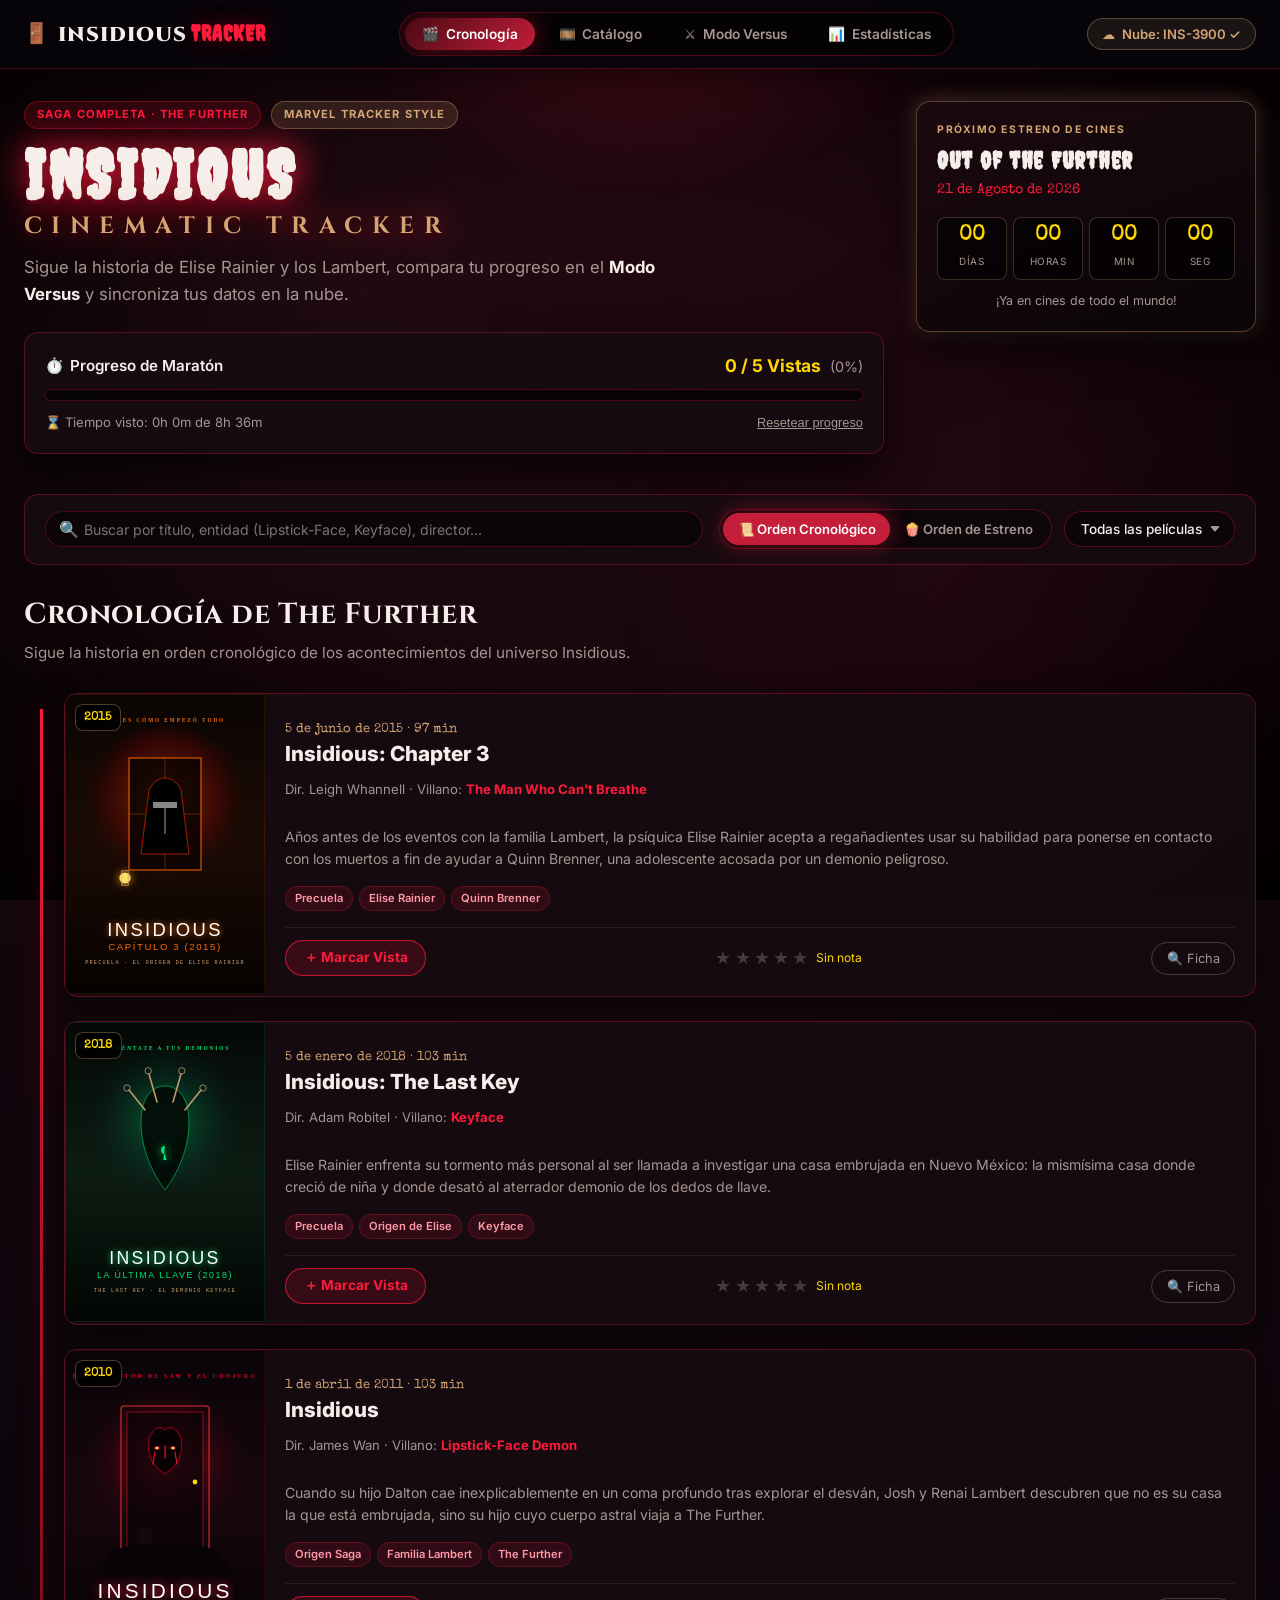
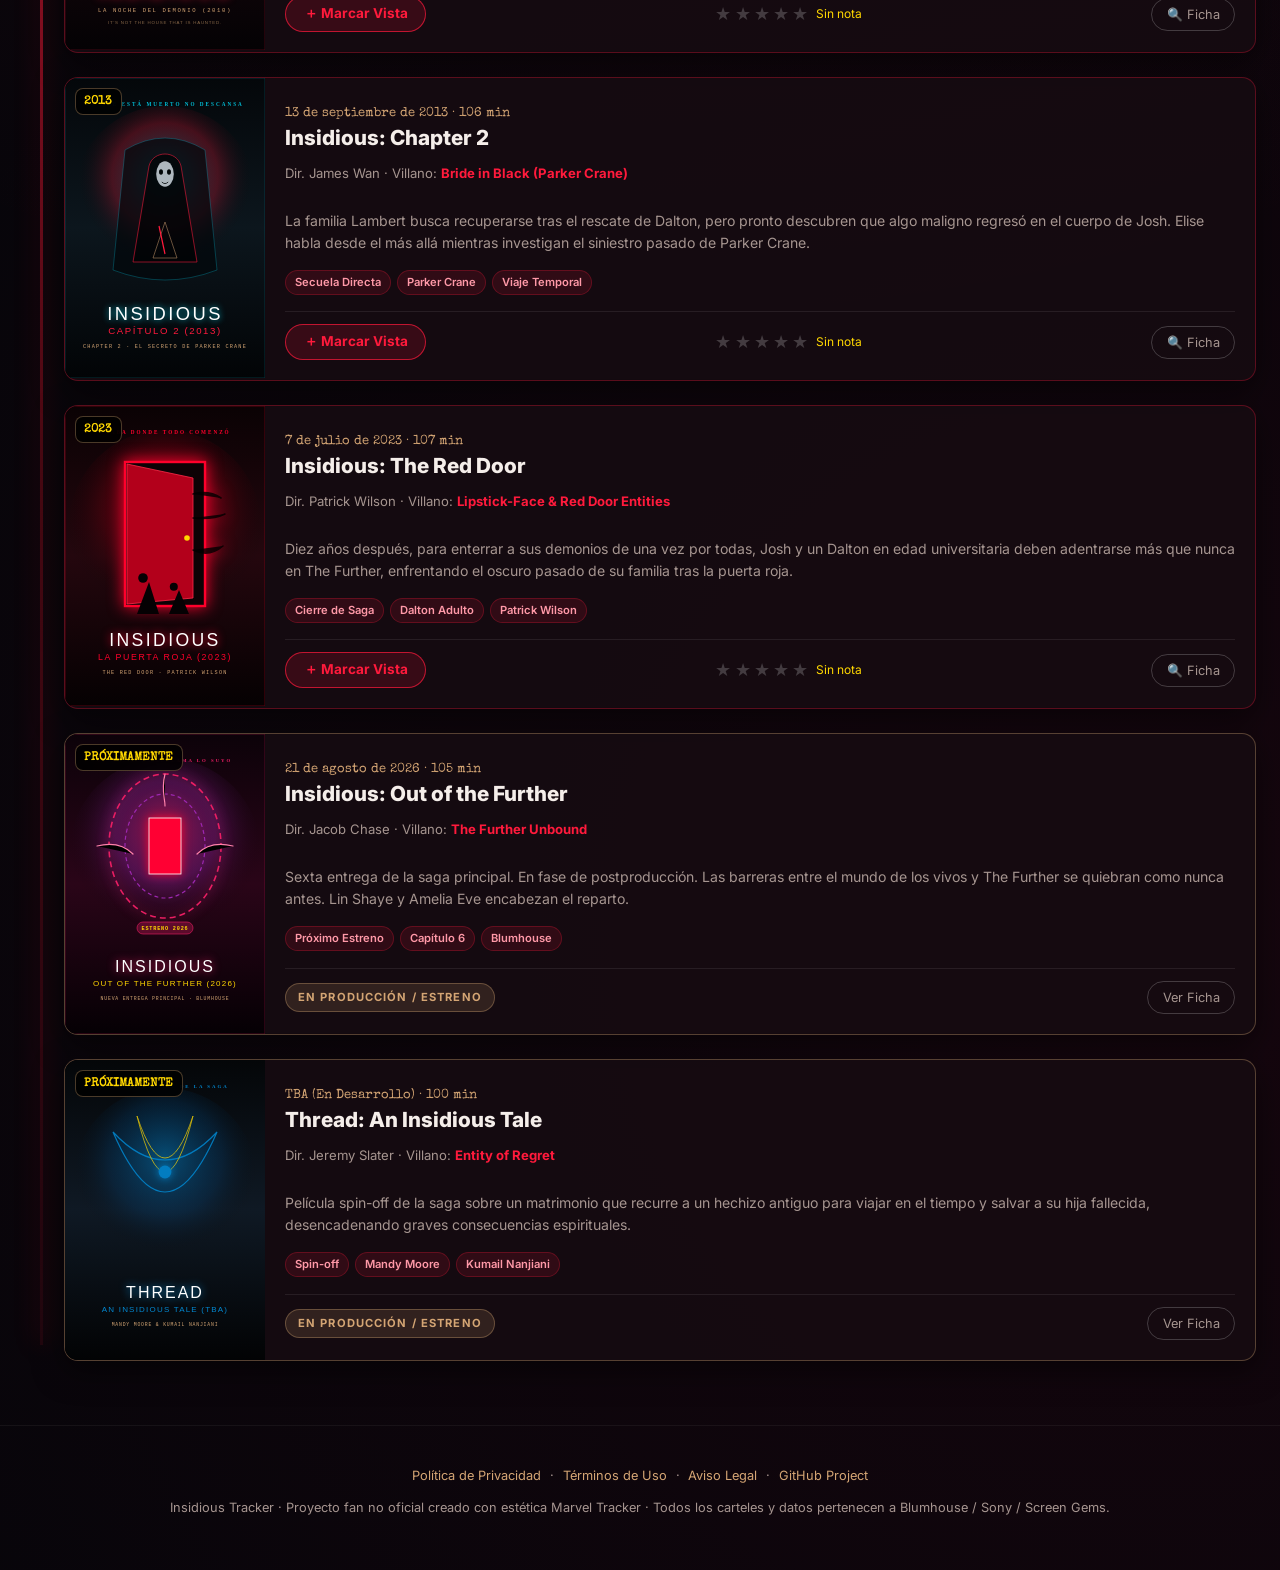
==== index.html @ 3aaf29d1 "feat: modernizar insidious-tracker estilo Marvel, añadir posters, modo versus, guardado en nube, sub" ====
<!DOCTYPE html>
<html lang="es">
<head>
  <meta charset="UTF-8" />
  <meta name="viewport" content="width=device-width, initial-scale=1.0" />
  <title>Insidious Tracker — Cronología Marvel Style, Modo Versus & Nube</title>
  <meta name="description" content="Tracker estilo Marvel para la saga Insidious (La Noche del Demonio). Cronología interactiva, posters HD, modo Versus cara a cara y guardado de progreso en la nube." />
  <meta name="theme-color" content="#07050a" />

  <!-- Fonts -->
  <link rel="preconnect" href="https://fonts.googleapis.com" />
  <link rel="preconnect" href="https://fonts.gstatic.com" crossorigin />
  <link href="https://fonts.googleapis.com/css2?family=Cinzel:wght@600;700;900&family=Creepster&family=Inter:wght@300;400;500;600;700;800&family=Special+Elite&display=swap" rel="stylesheet" />
  
  <!-- Main Styles -->
  <link rel="stylesheet" href="styles.css" />
</head>
<body>
  <!-- Ambient horror background effects -->
  <div class="fog" aria-hidden="true"></div>
  <div class="vignette" aria-hidden="true"></div>
  <div class="red-portal-glow" aria-hidden="true"></div>

  <!-- Top Navigation Bar -->
  <nav class="navbar" id="navbar">
    <div class="nav-container">
      <a href="#" class="nav-logo">
        <span class="logo-icon">🚪</span>
        <span class="logo-text">INSIDIOUS<span class="logo-highlight">TRACKER</span></span>
      </a>

      <div class="nav-tabs" role="tablist">
        <button class="nav-tab active" data-tab="timeline" role="tab" aria-selected="true">
          <span class="tab-icon">🎬</span> Cronología
        </button>
        <button class="nav-tab" data-tab="grid" role="tab" aria-selected="false">
          <span class="tab-icon">🎞️</span> Catálogo
        </button>
        <button class="nav-tab" data-tab="versus" role="tab" aria-selected="false">
          <span class="tab-icon">⚔️</span> Modo Versus
        </button>
        <button class="nav-tab" data-tab="stats" role="tab" aria-selected="false">
          <span class="tab-icon">📊</span> Estadísticas
        </button>
      </div>

      <div class="nav-actions">
        <button type="button" class="cloud-status-btn" id="openCloudBtn" title="Guardado en la Nube">
          <span class="cloud-icon">☁️</span>
          <span class="cloud-text" id="cloudStatusText">Nube: Conectada</span>
        </button>
      </div>
    </div>
  </nav>

  <!-- Main Container -->
  <div class="app-container">
    
    <!-- Hero Header & Global Marathon Tracker -->
    <header class="hero-section">
      <div class="hero-content">
        <div class="hero-badge-row">
          <span class="badge red-glow">SAGA COMPLETA · THE FURTHER</span>
          <span class="badge gold-glow">MARVEL TRACKER STYLE</span>
        </div>
        <h1 class="hero-title">INSIDIOUS <span>CINEMATIC TRACKER</span></h1>
        <p class="hero-subtitle">
          Sigue la historia de Elise Rainier y los Lambert, compara tu progreso en el <strong>Modo Versus</strong> y sincroniza tus datos en la nube.
        </p>

        <!-- Global Marathon Progress Bar -->
        <div class="marathon-progress-card">
          <div class="progress-info">
            <div class="progress-label">
              <span class="progress-icon">⏱️</span>
              <span>Progreso de Maratón</span>
            </div>
            <div class="progress-stats">
              <strong id="progressWatchedCount">0 / 5 Vistas</strong>
              <span class="progress-pct" id="progressPctText">(0%)</span>
            </div>
          </div>
          
          <div class="progress-track" role="progressbar" aria-valuemin="0" aria-valuemax="100" aria-valuenow="0" id="progressBar">
            <div class="progress-fill" id="progressFill"></div>
          </div>

          <div class="marathon-meta-row">
            <span id="marathonTimeText">⌛ Tiempo visto: 0 min de 516 min</span>
            <button type="button" class="btn-text-ghost" id="quickResetBtn">Resetear progreso</button>
          </div>
        </div>
      </div>

      <!-- Sticky Premiere Countdown Card -->
      <aside class="countdown-widget" id="countdownWidget">
        <div class="countdown-head">
          <span class="countdown-badge">PRÓXIMO ESTRENO DE CINES</span>
          <h2 class="countdown-movie-title">Out of the Further</h2>
          <p class="countdown-date-str">21 de Agosto de 2026</p>
        </div>

        <div class="countdown-digits-grid">
          <div class="digit-box">
            <span class="digit-val" id="cdDays">--</span>
            <span class="digit-lbl">Días</span>
          </div>
          <div class="digit-box">
            <span class="digit-val" id="cdHours">--</span>
            <span class="digit-lbl">Horas</span>
          </div>
          <div class="digit-box">
            <span class="digit-val" id="cdMins">--</span>
            <span class="digit-lbl">Min</span>
          </div>
          <div class="digit-box">
            <span class="digit-val" id="cdSecs">--</span>
            <span class="digit-lbl">Seg</span>
          </div>
        </div>

        <p class="countdown-status-msg" id="cdStatus">Calculando el regreso del demonio...</p>
      </aside>
    </header>

    <!-- SECTION 1: TIMELINE & CATALOG GRID -->
    <section class="tab-content active" id="sec-timeline">
      
      <!-- Toolbar Filters & Order toggle -->
      <div class="toolbar">
        <div class="search-box">
          <span class="search-icon">🔍</span>
          <input type="text" id="searchInput" placeholder="Buscar por título, entidad (Lipstick-Face, Keyface), director..." />
          <button type="button" id="clearSearchBtn" class="clear-search-btn" title="Limpiar búsqueda" style="display:none;">✕</button>
        </div>

        <div class="filter-controls">
          <div class="btn-group" role="group" aria-label="Orden de visualización">
            <button type="button" class="toggle-btn active" id="btnOrderChrono" data-order="chrono">
              📜 Orden Cronológico
            </button>
            <button type="button" class="toggle-btn" id="btnOrderRelease" data-order="release">
              🍿 Orden de Estreno
            </button>
          </div>

          <div class="filter-dropdown-wrap">
            <select id="filterStatus" class="custom-select">
              <option value="all">Todas las películas</option>
              <option value="watched">✓ Vistas</option>
              <option value="unwatched">⏳ Pendientes</option>
              <option value="released">Ya estrenadas</option>
              <option value="upcoming">Próximos estrenos</option>
            </select>
          </div>
        </div>
      </div>

      <!-- Timeline & Catalog Header Info -->
      <div class="section-title-wrap">
        <h2 id="timelineSectionTitle" class="section-title">Cronología de The Further</h2>
        <p id="timelineSectionSub" class="section-sub">Explora los eventos en orden de la historia, desde los orígenes de Elise Rainier hasta el presente.</p>
      </div>

      <!-- Main Movies Layout (Supports Timeline connectors or Grid view) -->
      <div class="movies-container view-timeline" id="moviesContainer">
        <!-- Dynamically rendered via JS -->
      </div>
    </section>

    <!-- SECTION 2: MODO VERSUS (USER VS USER & MOVIE VS MOVIE WITH CLOUD SAVE) -->
    <section class="tab-content" id="sec-versus">
      <div class="section-title-wrap text-center">
        <h2 class="section-title">⚔️ MODO VERSUS (CARA A CARA)</h2>
        <p class="section-sub">Compara tu maratón de terror contra un amigo guardando tus datos en la Nube o enfrenta dos películas cara a cara.</p>
      </div>

      <!-- Sub-tabs for Versus mode -->
      <div class="versus-subtabs">
        <button class="subtab-btn active" id="subtabUserVsUser">👥 Tú vs Amigo (Progreso en Nube)</button>
        <button class="subtab-btn" id="subtabMovieVsMovie">🎬 Película A vs Película B</button>
      </div>

      <!-- SUB-TAB A: USER VS USER CLOUD BATTLE -->
      <div class="versus-panel active" id="panelUserVsUser">
        <div class="versus-cloud-header">
          <div class="user-profile-box">
            <span class="user-avatar">👤</span>
            <div class="user-meta">
              <label for="usernameInput" class="input-lbl">Tu Nombre de Cazador:</label>
              <input type="text" id="usernameInput" value="Usuario Further" maxlength="20" />
            </div>
            <div class="user-cloud-id-box">
              <span class="lbl">Tu ID de Nube:</span>
              <strong id="myCloudIdDisplay">INS-WAITING</strong>
              <button type="button" class="btn-small-gold" id="copyMyCloudIdBtn">📋 Copiar ID</button>
            </div>
          </div>

          <div class="versus-vs-badge">VS</div>

          <div class="friend-profile-box">
            <span class="user-avatar friend-avatar">👹</span>
            <div class="user-meta">
              <label for="friendIdInput" class="input-lbl">ID de Nube del Amigo:</label>
              <div class="input-with-btn">
                <input type="text" id="friendIdInput" placeholder="Ej: INS-7842" />
                <button type="button" class="btn-red-action" id="loadFriendBtn">⚡ Cargar Amigo</button>
              </div>
            </div>
            <div class="demo-friends-quick">
              <span>Probar IDs demo:</span>
              <button type="button" class="chip-btn" data-demo="DEMO-FAN">Demo Fan (100%)</button>
              <button type="button" class="chip-btn" data-demo="DEMO-NOOB">Demo Novato (40%)</button>
            </div>
          </div>
        </div>

        <!-- Comparative Dashboard Results -->
        <div class="versus-dashboard" id="versusDashboard">
          <!-- Dynamically generated comparison -->
        </div>
      </div>

      <!-- SUB-TAB B: MOVIE VS MOVIE FACE-OFF -->
      <div class="versus-panel" id="panelMovieVsMovie">
        <div class="movie-selector-row">
          <div class="select-movie-card">
            <label for="movieSelectA" class="select-label">Película A:</label>
            <select id="movieSelectA" class="custom-select"></select>
          </div>
          <div class="vs-divider">VS</div>
          <div class="select-movie-card">
            <label for="movieSelectB" class="select-label">Película B:</label>
            <select id="movieSelectB" class="custom-select"></select>
          </div>
        </div>

        <div class="movie-versus-comparison" id="movieVersusComparison">
          <!-- Dynamically populated face-off table/cards -->
        </div>
      </div>
    </section>

    <!-- SECTION 3: ESTADÍSTICAS & LOGROS -->
    <section class="tab-content" id="sec-stats">
      <div class="section-title-wrap text-center">
        <h2 class="section-title">📊 Estadísticas de Maratón & Logros</h2>
        <p class="section-sub">Analiza tus datos de visualización y desbloquea insignias de superación en The Further.</p>
      </div>

      <div class="stats-grid">
        <div class="stat-card">
          <div class="stat-icon">⏱️</div>
          <div class="stat-val" id="statTotalMinutes">0 min</div>
          <div class="stat-lbl">Tiempo acumulado de terror</div>
        </div>
        <div class="stat-card">
          <div class="stat-icon">👻</div>
          <div class="stat-val" id="statDemonsEncountered">0 / 5</div>
          <div class="stat-lbl">Demonios & Entidades vistas</div>
        </div>
        <div class="stat-card">
          <div class="stat-icon">⭐</div>
          <div class="stat-val" id="statAvgRating">-- / 10</div>
          <div class="stat-lbl">Tu nota media otorgada</div>
        </div>
        <div class="stat-card">
          <div class="stat-icon">🏆</div>
          <div class="stat-val" id="statBadgesUnlocked">0 / 5</div>
          <div class="stat-lbl">Insignias de maratón</div>
        </div>
      </div>

      <div class="badges-section">
        <h3 class="badges-title">🎖️ Insignias de la Saga</h3>
        <div class="badges-grid" id="badgesGrid">
          <!-- Dynamically generated badges -->
        </div>
      </div>

      <!-- GITHUB PROJECT CARD -->
      <div class="github-project-card">
        <div class="github-card-header">
          <div class="github-logo-box">
            <svg width="32" height="32" viewBox="0 0 24 24" fill="currentColor" style="color:var(--text-main);">
              <path d="M12 0C5.37 0 0 5.37 0 12c0 5.31 3.435 9.795 8.205 11.385.6.105.825-.255.825-.57 0-.285-.015-1.23-.015-2.235-3.015.555-3.795-.735-4.035-1.41-.135-.345-.72-1.41-1.23-1.695-.42-.225-1.02-.78-.015-.795.945-.015 1.62.87 1.845 1.23 1.08 1.815 2.805 1.305 3.495.99.105-.78.42-1.305.765-1.605-2.67-.3-5.46-1.335-5.46-5.925 0-1.305.465-2.385 1.23-3.225-.12-.3-.54-1.53.12-3.18 0 0 1.005-.315 3.3 1.23.96-.27 1.98-.405 3-.405s2.04.135 3 .405c2.295-1.56 3.3-1.23 3.3-1.23.66 1.65.24 2.88.12 3.18.765.84 1.23 1.905 1.23 3.225 0 4.605-2.805 5.625-5.475 5.925.435.375.81 1.095.81 2.22 0 1.605-.015 2.895-.015 3.3 0 .315.225.69.825.57A12.02 12.02 0 0024 12c0-6.63-5.37-12-12-12z"/>
            </svg>
            <div>
              <h3 class="github-repo-title">insidious-tracker</h3>
              <p class="github-repo-sub">Proyecto Open Source en GitHub</p>
            </div>
          </div>
          <span class="badge gold-glow">v2.0 Marvel Edition</span>
        </div>

        <p class="github-card-desc">
          Código fuente abierto diseñado para amantes del cine de terror. Construido con HTML5, Vanilla CSS3 y JavaScript ES6+ con sincronización en la Nube y sistema Versus.
        </p>

        <div class="github-stats-row">
          <div class="github-chip">⭐ Stars: <span>+100</span></div>
          <div class="github-chip">🍴 Forks: <span>+25</span></div>
          <div class="github-chip">📜 License: <span>MIT</span></div>
        </div>

        <div class="github-actions">
          <a href="https://github.com/music/insidious-tracker" target="_blank" rel="noopener" class="btn-github-primary">
            <span>🚀 Ver en GitHub</span>
          </a>
        </div>
      </div>
    </section>

  </div>

  <!-- MOVIE DETAIL MODAL -->
  <div class="modal-backdrop" id="movieModal" aria-hidden="true">
    <div class="modal-card">
      <button type="button" class="modal-close-btn" id="closeMovieModalBtn" aria-label="Cerrar modal">✕</button>
      <div class="modal-body" id="movieModalBody">
        <!-- Rendered via JS -->
      </div>
    </div>
  </div>

  <!-- CLOUD SYNC MODAL -->
  <div class="modal-backdrop" id="cloudModal" aria-hidden="true">
    <div class="modal-card cloud-modal-card">
      <button type="button" class="modal-close-btn" id="closeCloudModalBtn" aria-label="Cerrar modal">✕</button>
      <div class="cloud-modal-header">
        <span class="cloud-big-icon">☁️</span>
        <h2>Guardado en la Nube & Sincronización</h2>
        <p>Tus películas vistas y calificaciones se pueden sincronizar entre cualquier dispositivo mediante tu ID de Nube o un enlace directo.</p>
      </div>

      <div class="cloud-modal-body">
        <div class="cloud-box">
          <label class="lbl">Tu Código / ID de Nube Actual:</label>
          <div class="input-with-btn">
            <input type="text" id="modalCloudIdInput" readonly />
            <button type="button" class="btn-gold-action" id="modalCopyCloudIdBtn">📋 Copiar ID</button>
          </div>
        </div>

        <div class="cloud-box">
          <label class="lbl">Cargar datos desde un ID de Nube:</label>
          <div class="input-with-btn">
            <input type="text" id="modalImportCloudIdInput" placeholder="Introduce ID (Ej: INS-7842)..." />
            <button type="button" class="btn-red-action" id="modalSyncFromCloudBtn">🔄 Sincronizar</button>
          </div>
        </div>

        <div class="cloud-box">
          <label class="lbl">Enlace Directo de Compartir Progreso:</label>
          <div class="input-with-btn">
            <input type="text" id="modalShareUrlInput" readonly />
            <button type="button" class="btn-gold-action" id="modalCopyShareUrlBtn">🔗 Copiar Enlace</button>
          </div>
        </div>

        <div class="cloud-actions-row">
          <button type="button" class="btn-green-action" id="modalForceSaveCloudBtn">☁️ Guardar Ahora en Nube</button>
        </div>

        <p class="cloud-notice" id="cloudModalNotice">✅ Estado: Datos guardados localmente y listos para sincronizar.</p>
      </div>
    </div>
  </div>

  <footer class="main-footer">
    <div class="footer-links">
      <a href="privacy.html">Política de Privacidad</a> · 
      <a href="terms.html">Términos de Uso</a> · 
      <a href="legal.html">Aviso Legal</a> · 
      <a href="https://github.com/music/insidious-tracker" target="_blank" rel="noopener">GitHub Project</a>
    </div>
    <p>Insidious Tracker · Proyecto fan no oficial creado con estética Marvel Tracker · Todos los carteles y datos pertenecen a Blumhouse / Sony / Screen Gems.</p>
  </footer>

  <script src="script.js"></script>
</body>
</html>
---- styles.css ----
/* ==========================================================================
   INSIDIOUS TRACKER - MARVEL TRACKER STYLE WITH VERSUS & CLOUD SAVE
   ========================================================================== */

:root {
  --bg-dark: #07050a;
  --bg-card: rgba(22, 12, 18, 0.88);
  --bg-card-hover: rgba(32, 18, 26, 0.95);
  --bg-glass: rgba(14, 8, 12, 0.75);
  --border-red: rgba(255, 26, 60, 0.3);
  --border-red-bright: rgba(255, 26, 60, 0.7);
  --border-gold: rgba(212, 165, 116, 0.35);
  
  --red-crimson: #c41e3a;
  --red-bright: #ff1a3c;
  --red-dark: #4a0913;
  --gold-primary: #d4a574;
  --gold-bright: #ffd700;
  --cyan-accent: #00bcd4;
  --green-success: #00e676;
  
  --text-main: #f5eeea;
  --text-muted: #a69590;
  --text-dim: #6e5e5a;

  --shadow-main: 0 20px 40px rgba(0, 0, 0, 0.7);
  --glow-red: 0 0 25px rgba(255, 26, 60, 0.4);
  --glow-gold: 0 0 20px rgba(212, 165, 116, 0.3);
  --glow-cyan: 0 0 20px rgba(0, 188, 212, 0.4);

  --font-main: 'Inter', system-ui, -apple-system, sans-serif;
  --font-display: 'Creepster', cursive;
  --font-cinzel: 'Cinzel', serif;
  --font-mono: 'Special Elite', monospace;

  --radius-sm: 8px;
  --radius-md: 14px;
  --radius-lg: 20px;
  --radius-pill: 9999px;
}

*, *::before, *::after {
  box-sizing: border-box;
}

html {
  scroll-behavior: smooth;
  touch-action: manipulation;
}

body {
  margin: 0;
  padding: 0;
  min-height: 100vh;
  font-family: var(--font-main);
  background-color: var(--bg-dark);
  color: var(--text-main);
  line-height: 1.5;
  overflow-x: hidden;
  background-image: 
    radial-gradient(circle at 50% 0%, rgba(196, 30, 58, 0.15) 0%, transparent 60%),
    radial-gradient(circle at 90% 80%, rgba(80, 10, 30, 0.2) 0%, transparent 50%);
}

/* Background horror ambience */
.fog {
  position: fixed;
  inset: 0;
  pointer-events: none;
  z-index: 0;
  background: 
    radial-gradient(circle at 20% 30%, rgba(255, 255, 255, 0.02) 0%, transparent 40%),
    radial-gradient(circle at 80% 70%, rgba(255, 26, 60, 0.04) 0%, transparent 35%);
  animation: fogDrift 20s ease-in-out infinite alternate;
}

.vignette {
  position: fixed;
  inset: 0;
  pointer-events: none;
  z-index: 0;
  background: radial-gradient(ellipse at center, transparent 40%, rgba(0, 0, 0, 0.8) 100%);
}

.red-portal-glow {
  position: fixed;
  top: -200px;
  left: 50%;
  transform: translateX(-50%);
  width: 600px;
  height: 400px;
  background: radial-gradient(ellipse, rgba(255, 26, 60, 0.18), transparent 70%);
  pointer-events: none;
  z-index: 0;
}

@keyframes fogDrift {
  from { transform: translate(0, 0) scale(1); }
  to { transform: translate(-3%, 2%) scale(1.04); }
}

/* ==========================================================================
   NAVBAR
   ========================================================================== */
.navbar {
  position: sticky;
  top: 0;
  z-index: 100;
  background: rgba(7, 5, 10, 0.92);
  backdrop-filter: blur(16px);
  border-bottom: 1px solid var(--border-red);
  box-shadow: 0 4px 30px rgba(0,0,0,0.6);
}

.nav-container {
  max-width: 1300px;
  margin: 0 auto;
  padding: 0.75rem 1.5rem;
  display: flex;
  align-items: center;
  justify-content: space-between;
  gap: 1rem;
}

.nav-logo {
  display: flex;
  align-items: center;
  gap: 0.5rem;
  text-decoration: none;
  color: var(--text-main);
  font-family: var(--font-cinzel);
  font-size: 1.25rem;
  font-weight: 900;
  letter-spacing: 0.05em;
}

.logo-highlight {
  color: var(--red-bright);
  font-family: var(--font-display);
  font-size: 1.4rem;
  margin-left: 0.25rem;
  text-shadow: var(--glow-red);
}

.nav-tabs {
  display: flex;
  gap: 0.4rem;
  background: rgba(0, 0, 0, 0.4);
  padding: 0.3rem;
  border-radius: var(--radius-pill);
  border: 1px solid var(--border-red);
  overflow-x: auto;
  -webkit-overflow-scrolling: touch;
}

.nav-tab {
  appearance: none;
  border: none;
  background: transparent;
  color: var(--text-muted);
  font-family: var(--font-main);
  font-size: 0.85rem;
  font-weight: 600;
  padding: 0.5rem 1.1rem;
  border-radius: var(--radius-pill);
  cursor: pointer;
  display: flex;
  align-items: center;
  gap: 0.4rem;
  white-space: nowrap;
  transition: all 0.25s ease;
}

.nav-tab:hover {
  color: var(--text-main);
}

.nav-tab.active {
  background: linear-gradient(135deg, var(--red-dark), var(--red-crimson));
  color: #ffffff;
  box-shadow: var(--glow-red);
}

.cloud-status-btn {
  appearance: none;
  border: 1px solid var(--border-gold);
  background: rgba(212, 165, 116, 0.1);
  color: var(--gold-primary);
  padding: 0.45rem 0.9rem;
  border-radius: var(--radius-pill);
  font-family: var(--font-main);
  font-size: 0.82rem;
  font-weight: 600;
  cursor: pointer;
  display: flex;
  align-items: center;
  gap: 0.4rem;
  white-space: nowrap;
  transition: all 0.2s ease;
}

.cloud-status-btn:hover {
  background: rgba(212, 165, 116, 0.22);
  color: var(--gold-bright);
  box-shadow: var(--glow-gold);
}

/* ==========================================================================
   APP CONTAINER & HERO
   ========================================================================== */
.app-container {
  max-width: 1300px;
  margin: 0 auto;
  padding: 2rem 1.5rem 4rem;
  position: relative;
  z-index: 1;
}

.hero-section {
  display: grid;
  grid-template-columns: 1fr 340px;
  gap: 2rem;
  align-items: start;
  margin-bottom: 2.5rem;
}

.hero-badge-row {
  display: flex;
  flex-wrap: wrap;
  gap: 0.6rem;
  margin-bottom: 0.75rem;
}

.badge {
  font-size: 0.7rem;
  font-weight: 700;
  letter-spacing: 0.1em;
  text-transform: uppercase;
  padding: 0.3rem 0.75rem;
  border-radius: var(--radius-pill);
}

.badge.red-glow {
  background: rgba(255, 26, 60, 0.15);
  color: var(--red-bright);
  border: 1px solid var(--border-red);
}

.badge.gold-glow {
  background: rgba(212, 165, 116, 0.15);
  color: var(--gold-primary);
  border: 1px solid var(--border-gold);
}

.hero-title {
  margin: 0;
  font-family: var(--font-display);
  font-size: clamp(2.5rem, 6vw, 4.2rem);
  line-height: 1;
  letter-spacing: 0.04em;
  color: var(--text-main);
  text-shadow: 0 0 35px var(--red-bright), 0 4px 0 #2a050b;
}

.hero-title span {
  display: block;
  font-family: var(--font-cinzel);
  font-size: 0.35em;
  letter-spacing: 0.4em;
  color: var(--gold-primary);
  margin-top: 0.4rem;
}

.hero-subtitle {
  margin: 1rem 0 1.5rem;
  font-size: 1.05rem;
  color: var(--text-muted);
  max-width: 680px;
  line-height: 1.6;
}

.hero-subtitle strong {
  color: var(--text-main);
}

/* Marathon progress card */
.marathon-progress-card {
  background: var(--bg-card);
  border: 1px solid var(--border-red);
  border-radius: var(--radius-md);
  padding: 1.25rem;
  box-shadow: var(--shadow-main);
}

.progress-info {
  display: flex;
  justify-content: space-between;
  align-items: center;
  margin-bottom: 0.6rem;
}

.progress-label {
  display: flex;
  align-items: center;
  gap: 0.4rem;
  font-weight: 600;
  font-size: 0.95rem;
  color: var(--text-main);
}

.progress-stats strong {
  color: var(--gold-bright);
  font-size: 1.1rem;
}

.progress-pct {
  color: var(--text-muted);
  font-size: 0.9rem;
  margin-left: 0.3rem;
}

.progress-track {
  height: 12px;
  background: rgba(0, 0, 0, 0.6);
  border-radius: var(--radius-pill);
  border: 1px solid rgba(255, 26, 60, 0.25);
  overflow: hidden;
}

.progress-fill {
  height: 100%;
  width: 0%;
  background: linear-gradient(90deg, var(--red-dark), var(--red-bright), var(--gold-primary));
  border-radius: inherit;
  box-shadow: var(--glow-red);
  transition: width 0.5s ease;
}

.marathon-meta-row {
  display: flex;
  justify-content: space-between;
  align-items: center;
  margin-top: 0.75rem;
  font-size: 0.82rem;
  color: var(--text-muted);
}

.btn-text-ghost {
  appearance: none;
  border: none;
  background: transparent;
  color: var(--text-muted);
  cursor: pointer;
  font-size: 0.8rem;
  text-decoration: underline;
  padding: 0;
}

.btn-text-ghost:hover {
  color: var(--red-bright);
}

/* Countdown Widget */
.countdown-widget {
  background: linear-gradient(160deg, rgba(28, 10, 16, 0.95), rgba(10, 5, 8, 0.98));
  border: 1px solid var(--border-gold);
  border-radius: var(--radius-md);
  padding: 1.25rem;
  box-shadow: var(--shadow-main), var(--glow-gold);
  position: relative;
  overflow: hidden;
}

.countdown-badge {
  font-size: 0.65rem;
  letter-spacing: 0.15em;
  color: var(--gold-primary);
  font-weight: 700;
  display: block;
}

.countdown-movie-title {
  margin: 0.3rem 0 0;
  font-family: var(--font-display);
  font-size: 1.5rem;
  color: var(--text-main);
  letter-spacing: 0.03em;
}

.countdown-date-str {
  margin: 0.15rem 0 1rem;
  font-family: var(--font-mono);
  font-size: 0.85rem;
  color: var(--red-bright);
}

.countdown-digits-grid {
  display: grid;
  grid-template-columns: repeat(4, 1fr);
  gap: 0.4rem;
}

.digit-box {
  background: rgba(0, 0, 0, 0.6);
  border: 1px solid rgba(212, 165, 116, 0.25);
  border-radius: var(--radius-sm);
  padding: 0.5rem 0.2rem;
  text-align: center;
}

.digit-val {
  display: block;
  font-family: var(--font-mono);
  font-size: 1.3rem;
  font-weight: 700;
  color: var(--gold-bright);
  line-height: 1;
}

.digit-lbl {
  font-size: 0.62rem;
  text-transform: uppercase;
  color: var(--text-muted);
  letter-spacing: 0.05em;
}

.countdown-status-msg {
  margin: 0.8rem 0 0;
  font-size: 0.78rem;
  color: var(--text-muted);
  text-align: center;
}

/* ==========================================================================
   TAB CONTENT SECTIONS
   ========================================================================== */
.tab-content {
  display: none;
}

.tab-content.active {
  display: block;
  animation: fadeIn 0.4s ease forwards;
}

@keyframes fadeIn {
  from { opacity: 0; transform: translateY(8px); }
  to { opacity: 1; transform: translateY(0); }
}

/* Section Titles */
.section-title-wrap {
  margin-bottom: 1.75rem;
}

.section-title-wrap.text-center {
  text-align: center;
}

.section-title {
  margin: 0;
  font-family: var(--font-cinzel);
  font-size: 1.8rem;
  color: var(--text-main);
  letter-spacing: 0.02em;
}

.section-sub {
  margin: 0.4rem 0 0;
  color: var(--text-muted);
  font-size: 0.95rem;
}

/* Toolbar & Filters */
.toolbar {
  display: flex;
  flex-wrap: wrap;
  justify-content: space-between;
  align-items: center;
  gap: 1rem;
  background: var(--bg-card);
  border: 1px solid var(--border-red);
  padding: 0.9rem 1.25rem;
  border-radius: var(--radius-md);
  margin-bottom: 1.75rem;
}

.search-box {
  position: relative;
  flex: 1;
  min-width: 240px;
}

.search-icon {
  position: absolute;
  left: 0.9rem;
  top: 50%;
  transform: translateY(-50%);
  color: var(--text-muted);
}

.search-box input {
  width: 100%;
  background: rgba(0, 0, 0, 0.45);
  border: 1px solid rgba(255, 26, 60, 0.25);
  border-radius: var(--radius-pill);
  padding: 0.55rem 2.2rem 0.55rem 2.4rem;
  color: var(--text-main);
  font-family: var(--font-main);
  font-size: 0.88rem;
  transition: border-color 0.2s ease;
}

.search-box input:focus {
  outline: none;
  border-color: var(--red-bright);
  box-shadow: var(--glow-red);
}

.clear-search-btn {
  position: absolute;
  right: 0.75rem;
  top: 50%;
  transform: translateY(-50%);
  background: transparent;
  border: none;
  color: var(--text-muted);
  cursor: pointer;
}

.filter-controls {
  display: flex;
  flex-wrap: wrap;
  gap: 0.75rem;
  align-items: center;
}

.btn-group {
  display: inline-flex;
  background: rgba(0, 0, 0, 0.4);
  border: 1px solid var(--border-red);
  border-radius: var(--radius-pill);
  padding: 0.2rem;
}

.toggle-btn {
  appearance: none;
  border: none;
  background: transparent;
  color: var(--text-muted);
  font-family: var(--font-main);
  font-size: 0.82rem;
  font-weight: 600;
  padding: 0.5rem 0.9rem;
  border-radius: var(--radius-pill);
  cursor: pointer;
  transition: all 0.2s ease;
}

.toggle-btn.active {
  background: var(--red-crimson);
  color: #fff;
  box-shadow: var(--glow-red);
}

.custom-select {
  appearance: none;
  background: rgba(0, 0, 0, 0.45);
  border: 1px solid var(--border-red);
  border-radius: var(--radius-pill);
  padding: 0.55rem 2rem 0.55rem 1rem;
  color: var(--text-main);
  font-family: var(--font-main);
  font-size: 0.85rem;
  font-weight: 500;
  cursor: pointer;
  background-image: url("data:image/svg+xml,%3Csvg xmlns='http://www.w3.org/2000/svg' width='12' height='12' fill='%23a69590' viewBox='0 0 16 16'%3E%3Cpath d='M7.247 11.14 2.451 5.658C1.885 5.013 2.345 4 3.204 4h9.592a1 1 0 0 1 .753 1.659l-4.796 5.48a1 1 0 0 1-1.506 0z'/%3E%3C/svg%3E");
  background-repeat: no-repeat;
  background-position: right 0.8rem center;
}

.custom-select:focus {
  outline: none;
  border-color: var(--red-bright);
}

/* ==========================================================================
   MOVIES CONTAINER (TIMELINE & GRID MODES)
   ========================================================================== */
.movies-container {
  display: grid;
  gap: 1.5rem;
}

/* Timeline Layout Mode */
.movies-container.view-timeline {
  display: flex;
  flex-direction: column;
  position: relative;
  padding-left: 2.5rem;
}

.movies-container.view-timeline::before {
  content: '';
  position: absolute;
  left: 1rem;
  top: 1rem;
  bottom: 1rem;
  width: 3px;
  background: linear-gradient(to bottom, var(--red-bright), var(--red-dark) 60%, rgba(255, 26, 60, 0.1));
  box-shadow: var(--glow-red);
}

/* Grid Layout Mode */
.movies-container.view-grid {
  display: grid;
  grid-template-columns: repeat(auto-fill, minmax(280px, 1fr));
  gap: 1.75rem;
}

/* ==========================================================================
   MOVIE CARD (POSTER + INFO)
   ========================================================================== */
.movie-card {
  background: var(--bg-card);
  border: 1px solid var(--border-red);
  border-radius: var(--radius-md);
  overflow: hidden;
  display: grid;
  grid-template-columns: 200px 1fr;
  transition: all 0.3s cubic-bezier(0.16, 1, 0.3, 1);
  position: relative;
  box-shadow: 0 10px 30px rgba(0, 0, 0, 0.5);
}

.movies-container.view-grid .movie-card {
  grid-template-columns: 1fr;
}

.movie-card:hover {
  transform: translateY(-4px);
  border-color: var(--border-red-bright);
  box-shadow: var(--shadow-main), var(--glow-red);
}

.movie-card.watched {
  border-color: rgba(0, 230, 118, 0.4);
}

.movie-card.upcoming {
  border-color: var(--border-gold);
}

/* Timeline Node indicator */
.timeline-node-marker {
  position: absolute;
  left: -2.5rem;
  top: 1.5rem;
  transform: translateX(-50%);
  width: 38px;
  height: 38px;
  border-radius: 50%;
  background: var(--bg-dark);
  border: 2px solid var(--red-crimson);
  color: var(--gold-primary);
  display: flex;
  align-items: center;
  justify-content: center;
  font-weight: 700;
  font-size: 0.85rem;
  z-index: 2;
  box-shadow: 0 0 15px rgba(0, 0, 0, 0.9);
}

.movie-card.watched .timeline-node-marker {
  background: var(--green-success);
  border-color: #ffffff;
  color: #000;
  box-shadow: 0 0 15px var(--green-success);
}

/* Poster Box */
.poster-box {
  position: relative;
  aspect-ratio: 2 / 3;
  overflow: hidden;
  background: #000;
}

.poster-img {
  width: 100%;
  height: 100%;
  object-fit: cover;
  transition: transform 0.4s ease;
}

.movie-card:hover .poster-img {
  transform: scale(1.06);
}

.poster-overlay-badge {
  position: absolute;
  top: 0.6rem;
  left: 0.6rem;
  background: rgba(0, 0, 0, 0.85);
  backdrop-filter: blur(8px);
  border: 1px solid var(--border-gold);
  color: var(--gold-bright);
  font-family: var(--font-mono);
  font-size: 0.72rem;
  padding: 0.25rem 0.55rem;
  border-radius: var(--radius-sm);
  font-weight: 700;
}

.poster-watched-badge {
  position: absolute;
  top: 0.6rem;
  right: 0.6rem;
  background: var(--green-success);
  color: #000;
  font-size: 0.75rem;
  font-weight: 800;
  padding: 0.25rem 0.6rem;
  border-radius: var(--radius-pill);
  box-shadow: 0 0 10px var(--green-success);
}

/* Movie Info Body */
.movie-info {
  padding: 1.25rem;
  display: flex;
  flex-direction: column;
  justify-content: space-between;
}

.movie-header-row {
  display: flex;
  justify-content: space-between;
  align-items: flex-start;
  gap: 0.75rem;
}

.movie-year-tag {
  font-family: var(--font-mono);
  font-size: 0.8rem;
  color: var(--gold-primary);
}

.movie-title {
  margin: 0.2rem 0 0.4rem;
  font-size: 1.3rem;
  font-weight: 800;
  color: var(--text-main);
  line-height: 1.2;
}

.movie-director {
  font-size: 0.82rem;
  color: var(--text-muted);
  margin-bottom: 0.75rem;
}

.movie-synopsis {
  font-size: 0.88rem;
  color: var(--text-muted);
  line-height: 1.55;
  margin-bottom: 1rem;
}

.movie-tags-row {
  display: flex;
  flex-wrap: wrap;
  gap: 0.4rem;
  margin-bottom: 1rem;
}

.chip-tag {
  font-size: 0.7rem;
  font-weight: 600;
  padding: 0.2rem 0.55rem;
  border-radius: var(--radius-pill);
  background: rgba(255, 26, 60, 0.12);
  color: #ff99a8;
  border: 1px solid rgba(255, 26, 60, 0.25);
}

/* Action controls per card */
.movie-actions-row {
  display: flex;
  flex-wrap: wrap;
  gap: 0.6rem;
  align-items: center;
  justify-content: space-between;
  padding-top: 0.75rem;
  border-top: 1px solid rgba(255, 255, 255, 0.08);
}

.btn-watch-toggle {
  appearance: none;
  border: 1px solid var(--border-red-bright);
  background: rgba(255, 26, 60, 0.15);
  color: var(--red-bright);
  font-family: var(--font-main);
  font-size: 0.85rem;
  font-weight: 700;
  padding: 0.5rem 1.1rem;
  border-radius: var(--radius-pill);
  cursor: pointer;
  display: flex;
  align-items: center;
  gap: 0.4rem;
  transition: all 0.2s ease;
}

.btn-watch-toggle:hover {
  background: var(--red-crimson);
  color: #fff;
  box-shadow: var(--glow-red);
}

.btn-watch-toggle.done {
  background: rgba(0, 230, 118, 0.15);
  border-color: var(--green-success);
  color: var(--green-success);
}

.btn-watch-toggle.done:hover {
  background: var(--green-success);
  color: #000;
  box-shadow: 0 0 15px var(--green-success);
}

.btn-details-ghost {
  appearance: none;
  border: 1px solid rgba(255, 255, 255, 0.2);
  background: transparent;
  color: var(--text-muted);
  font-family: var(--font-main);
  font-size: 0.8rem;
  padding: 0.5rem 0.9rem;
  border-radius: var(--radius-pill);
  cursor: pointer;
  transition: all 0.2s ease;
}

.btn-details-ghost:hover {
  border-color: var(--gold-primary);
  color: var(--gold-primary);
}

/* User Star Rating Component */
.star-rating-box {
  display: flex;
  align-items: center;
  gap: 0.2rem;
}

.star-btn {
  background: transparent;
  border: none;
  color: rgba(255, 255, 255, 0.2);
  font-size: 1.1rem;
  cursor: pointer;
  padding: 0;
  transition: color 0.15s ease;
}

.star-btn.active, .star-btn:hover {
  color: var(--gold-bright);
}

/* ==========================================================================
   MODO VERSUS STYLING
   ========================================================================== */
.versus-subtabs {
  display: flex;
  justify-content: center;
  gap: 1rem;
  margin-bottom: 2rem;
}

.subtab-btn {
  appearance: none;
  background: rgba(0, 0, 0, 0.5);
  border: 1px solid var(--border-gold);
  color: var(--text-muted);
  font-family: var(--font-main);
  font-size: 0.95rem;
  font-weight: 700;
  padding: 0.7rem 1.4rem;
  border-radius: var(--radius-pill);
  cursor: pointer;
  transition: all 0.25s ease;
}

.subtab-btn.active {
  background: linear-gradient(135deg, rgba(212, 165, 116, 0.25), rgba(196, 30, 58, 0.35));
  border-color: var(--gold-bright);
  color: #fff;
  box-shadow: var(--glow-gold);
}

.versus-panel {
  display: none;
}

.versus-panel.active {
  display: block;
}

.versus-cloud-header {
  display: grid;
  grid-template-columns: 1fr auto 1fr;
  gap: 1.5rem;
  align-items: center;
  background: var(--bg-card);
  border: 1px solid var(--border-red);
  border-radius: var(--radius-lg);
  padding: 1.75rem;
  box-shadow: var(--shadow-main);
  margin-bottom: 2rem;
}

.user-profile-box, .friend-profile-box {
  display: flex;
  flex-direction: column;
  gap: 0.75rem;
}

.user-avatar {
  font-size: 2.5rem;
}

.input-lbl {
  font-size: 0.8rem;
  font-weight: 700;
  color: var(--gold-primary);
  display: block;
  margin-bottom: 0.25rem;
}

.user-meta input {
  width: 100%;
  background: rgba(0, 0, 0, 0.6);
  border: 1px solid var(--border-red);
  border-radius: var(--radius-sm);
  padding: 0.55rem 0.8rem;
  color: #fff;
  font-family: var(--font-main);
  font-size: 0.9rem;
}

.user-cloud-id-box {
  font-size: 0.82rem;
  color: var(--text-muted);
  display: flex;
  align-items: center;
  gap: 0.5rem;
}

.user-cloud-id-box strong {
  font-family: var(--font-mono);
  color: var(--gold-bright);
  font-size: 1rem;
}

.input-with-btn {
  display: flex;
  gap: 0.4rem;
}

.input-with-btn input {
  flex: 1;
}

.btn-small-gold, .btn-gold-action {
  appearance: none;
  background: rgba(212, 165, 116, 0.2);
  border: 1px solid var(--border-gold);
  color: var(--gold-bright);
  padding: 0.4rem 0.75rem;
  border-radius: var(--radius-sm);
  font-family: var(--font-main);
  font-size: 0.8rem;
  font-weight: 700;
  cursor: pointer;
  white-space: nowrap;
}

.btn-red-action {
  appearance: none;
  background: var(--red-crimson);
  border: none;
  color: #fff;
  padding: 0.55rem 1rem;
  border-radius: var(--radius-sm);
  font-family: var(--font-main);
  font-size: 0.85rem;
  font-weight: 700;
  cursor: pointer;
  white-space: nowrap;
}

.btn-green-action {
  appearance: none;
  background: #00a854;
  border: none;
  color: #fff;
  padding: 0.65rem 1.25rem;
  border-radius: var(--radius-sm);
  font-family: var(--font-main);
  font-size: 0.9rem;
  font-weight: 700;
  cursor: pointer;
}

.demo-friends-quick {
  font-size: 0.78rem;
  color: var(--text-muted);
  display: flex;
  align-items: center;
  gap: 0.4rem;
  flex-wrap: wrap;
  margin-top: 0.3rem;
}

.chip-btn {
  background: rgba(255, 255, 255, 0.08);
  border: 1px solid rgba(255, 255, 255, 0.15);
  color: var(--text-main);
  font-size: 0.72rem;
  padding: 0.2rem 0.5rem;
  border-radius: var(--radius-pill);
  cursor: pointer;
}

.chip-btn:hover {
  background: rgba(255, 26, 60, 0.2);
  border-color: var(--red-bright);
}

.versus-vs-badge {
  font-family: var(--font-display);
  font-size: 3rem;
  color: var(--red-bright);
  text-shadow: var(--glow-red);
}

/* Versus Comparative Dashboard */
.versus-dashboard {
  display: grid;
  gap: 1.5rem;
}

.versus-summary-card {
  background: var(--bg-card);
  border: 1px solid var(--border-gold);
  border-radius: var(--radius-md);
  padding: 1.5rem;
  display: grid;
  grid-template-columns: 1fr auto 1fr;
  gap: 1.5rem;
  align-items: center;
  text-align: center;
}

.vs-player-stat .vs-count {
  font-size: 2.2rem;
  font-weight: 900;
  color: var(--gold-bright);
  font-family: var(--font-cinzel);
}

.vs-match-ring {
  background: rgba(0, 0, 0, 0.6);
  border-radius: 50%;
  width: 110px;
  height: 110px;
  display: flex;
  flex-direction: column;
  align-items: center;
  justify-content: center;
  border: 3px solid var(--red-bright);
  box-shadow: var(--glow-red);
}

.vs-match-pct {
  font-family: var(--font-mono);
  font-size: 1.6rem;
  font-weight: 800;
  color: #fff;
}

.vs-match-lbl {
  font-size: 0.65rem;
  text-transform: uppercase;
  color: var(--gold-primary);
  letter-spacing: 0.05em;
}

/* Versus Movie List Breakdown */
.vs-breakdown-grid {
  display: grid;
  grid-template-columns: repeat(auto-fit, minmax(300px, 1fr));
  gap: 1.25rem;
}

.vs-list-box {
  background: var(--bg-card);
  border: 1px solid var(--border-red);
  border-radius: var(--radius-md);
  padding: 1.25rem;
}

.vs-list-box h3 {
  margin: 0 0 1rem;
  font-size: 1.05rem;
  color: var(--gold-primary);
  display: flex;
  align-items: center;
  gap: 0.4rem;
}

.vs-item-mini {
  display: flex;
  align-items: center;
  gap: 0.75rem;
  padding: 0.5rem;
  border-bottom: 1px solid rgba(255, 255, 255, 0.05);
}

.vs-item-mini img {
  width: 42px;
  height: 60px;
  object-fit: cover;
  border-radius: 4px;
}

/* Movie vs Movie Face-off */
.movie-selector-row {
  display: grid;
  grid-template-columns: 1fr auto 1fr;
  gap: 1.5rem;
  align-items: center;
  margin-bottom: 2rem;
}

.vs-divider {
  font-family: var(--font-display);
  font-size: 2.2rem;
  color: var(--red-bright);
}

.movie-versus-matrix {
  background: var(--bg-card);
  border: 1px solid var(--border-red);
  border-radius: var(--radius-lg);
  padding: 1.75rem;
  display: grid;
  grid-template-columns: 1fr 1fr;
  gap: 2rem;
}

.faceoff-card {
  display: flex;
  flex-direction: column;
  align-items: center;
  text-align: center;
}

.faceoff-poster {
  width: 220px;
  aspect-ratio: 2 / 3;
  border-radius: var(--radius-md);
  object-fit: cover;
  box-shadow: var(--shadow-main);
  border: 2px solid var(--border-red);
}

/* ==========================================================================
   STATS, BADGES & GITHUB CARD
   ========================================================================== */
.stats-grid {
  display: grid;
  grid-template-columns: repeat(auto-fit, minmax(220px, 1fr));
  gap: 1.25rem;
  margin-bottom: 2.5rem;
}

.stat-card {
  background: var(--bg-card);
  border: 1px solid var(--border-gold);
  border-radius: var(--radius-md);
  padding: 1.5rem;
  text-align: center;
}

.stat-icon {
  font-size: 2.2rem;
  margin-bottom: 0.4rem;
}

.stat-val {
  font-family: var(--font-cinzel);
  font-size: 1.8rem;
  font-weight: 800;
  color: var(--gold-bright);
}

.stat-lbl {
  font-size: 0.85rem;
  color: var(--text-muted);
  margin-top: 0.2rem;
}

.badges-title {
  font-family: var(--font-cinzel);
  font-size: 1.3rem;
  color: var(--text-main);
  margin-bottom: 1.25rem;
}

.badges-grid {
  display: grid;
  grid-template-columns: repeat(auto-fill, minmax(240px, 1fr));
  gap: 1rem;
}

.badge-item {
  background: rgba(14, 8, 12, 0.8);
  border: 1px solid rgba(255, 255, 255, 0.08);
  border-radius: var(--radius-md);
  padding: 1rem;
  display: flex;
  align-items: center;
  gap: 0.9rem;
  opacity: 0.45;
  filter: grayscale(1);
  transition: all 0.3s ease;
}

.badge-item.unlocked {
  opacity: 1;
  filter: grayscale(0);
  border-color: var(--border-gold);
  box-shadow: var(--glow-gold);
}

.badge-icon {
  font-size: 2rem;
}

.badge-name {
  font-weight: 700;
  font-size: 0.92rem;
  color: var(--text-main);
}

.badge-desc {
  font-size: 0.78rem;
  color: var(--text-muted);
}

/* GITHUB PROJECT CARD */
.github-project-card {
  margin-top: 3rem;
  background: linear-gradient(160deg, rgba(20, 10, 16, 0.95), rgba(8, 4, 7, 0.98));
  border: 1px solid var(--border-gold);
  border-radius: var(--radius-lg);
  padding: 2rem;
  box-shadow: var(--shadow-main), var(--glow-gold);
}

.github-card-header {
  display: flex;
  justify-content: space-between;
  align-items: center;
  flex-wrap: wrap;
  gap: 1rem;
  margin-bottom: 1rem;
}

.github-logo-box {
  display: flex;
  align-items: center;
  gap: 0.8rem;
}

.github-repo-title {
  margin: 0;
  font-family: var(--font-cinzel);
  font-size: 1.4rem;
  color: var(--text-main);
}

.github-repo-sub {
  margin: 0.15rem 0 0;
  font-size: 0.82rem;
  color: var(--gold-primary);
}

.github-card-desc {
  color: var(--text-muted);
  font-size: 0.95rem;
  line-height: 1.6;
  margin-bottom: 1.25rem;
}

.github-stats-row {
  display: flex;
  flex-wrap: wrap;
  gap: 0.75rem;
  margin-bottom: 1.5rem;
}

.github-chip {
  background: rgba(255, 255, 255, 0.05);
  border: 1px solid rgba(255, 255, 255, 0.12);
  padding: 0.35rem 0.8rem;
  border-radius: var(--radius-pill);
  font-size: 0.8rem;
  color: var(--text-muted);
}

.github-chip span {
  color: var(--gold-bright);
  font-weight: 700;
}

.btn-github-primary {
  display: inline-flex;
  align-items: center;
  gap: 0.5rem;
  background: linear-gradient(135deg, rgba(212, 165, 116, 0.2), rgba(196, 30, 58, 0.3));
  border: 1px solid var(--border-gold);
  color: var(--gold-bright);
  text-decoration: none;
  font-weight: 700;
  padding: 0.7rem 1.5rem;
  border-radius: var(--radius-pill);
  transition: all 0.25s ease;
}

.btn-github-primary:hover {
  background: var(--gold-primary);
  color: #000;
  box-shadow: var(--glow-gold);
}

/* ==========================================================================
   MODALS
   ========================================================================== */
.modal-backdrop {
  position: fixed;
  inset: 0;
  z-index: 1000;
  background: rgba(0, 0, 0, 0.85);
  backdrop-filter: blur(10px);
  display: flex;
  align-items: center;
  justify-content: center;
  padding: 1.5rem;
  opacity: 0;
  pointer-events: none;
  transition: opacity 0.3s ease;
}

.modal-backdrop.open {
  opacity: 1;
  pointer-events: auto;
}

.modal-card {
  background: linear-gradient(160deg, rgba(26, 14, 22, 0.98), rgba(10, 5, 8, 0.99));
  border: 1px solid var(--border-red-bright);
  border-radius: var(--radius-lg);
  max-width: 800px;
  width: 100%;
  max-height: 90vh;
  overflow-y: auto;
  position: relative;
  box-shadow: var(--shadow-main), var(--glow-red);
  padding: 2rem;
}

.modal-close-btn {
  position: absolute;
  top: 1rem;
  right: 1rem;
  background: rgba(255, 255, 255, 0.1);
  border: none;
  color: #fff;
  width: 36px;
  height: 36px;
  border-radius: 50%;
  font-size: 1.1rem;
  cursor: pointer;
  display: grid;
  place-items: center;
}

.cloud-modal-card {
  max-width: 550px;
}

.cloud-modal-header {
  text-align: center;
  margin-bottom: 1.5rem;
}

.cloud-big-icon {
  font-size: 3rem;
}

.cloud-box {
  margin-bottom: 1.25rem;
}

.cloud-box .lbl {
  font-size: 0.85rem;
  font-weight: 600;
  color: var(--gold-primary);
  margin-bottom: 0.35rem;
  display: block;
}

.cloud-notice {
  font-size: 0.82rem;
  color: var(--green-success);
  margin-top: 1rem;
  text-align: center;
}

.cloud-actions-row {
  display: flex;
  justify-content: center;
  margin-top: 1.5rem;
}

/* Modal movie breakdown */
.modal-movie-grid {
  display: grid;
  grid-template-columns: 240px 1fr;
  gap: 1.5rem;
}

.modal-movie-poster {
  width: 100%;
  border-radius: var(--radius-md);
}

/* Footer */
.main-footer {
  text-align: center;
  padding: 2.5rem 1rem;
  color: var(--text-muted);
  font-size: 0.8rem;
  border-top: 1px solid rgba(255, 255, 255, 0.05);
}

.footer-links {
  margin-bottom: 0.75rem;
}

.footer-links a {
  color: var(--gold-primary);
  text-decoration: none;
  margin: 0 0.3rem;
}

.footer-links a:hover {
  color: var(--gold-bright);
  text-decoration: underline;
}

/* ==========================================================================
   RESPONSIVE DESIGN & ALL PLATFORMS OPTIMIZATION
   ========================================================================== */
@media (max-width: 900px) {
  .hero-section {
    grid-template-columns: 1fr;
  }
  
  .movie-card {
    grid-template-columns: 1fr;
  }

  .movies-container.view-timeline {
    padding-left: 0;
  }

  .movies-container.view-timeline::before,
  .timeline-node-marker {
    display: none;
  }

  .versus-cloud-header,
  .versus-summary-card,
  .movie-selector-row,
  .movie-versus-matrix {
    grid-template-columns: 1fr;
    text-align: center;
  }

  .modal-movie-grid {
    grid-template-columns: 1fr;
  }
}

@media (max-width: 600px) {
  .nav-container {
    flex-direction: column;
    align-items: stretch;
    padding: 0.6rem 1rem;
  }

  .nav-logo {
    justify-content: center;
  }

  .nav-tabs {
    justify-content: flex-start;
    padding: 0.25rem;
  }

  .nav-actions {
    display: flex;
    justify-content: center;
  }

  .hero-title {
    font-size: 2.2rem;
  }

  .movies-container.view-grid {
    grid-template-columns: repeat(auto-fill, minmax(140px, 1fr));
    gap: 1rem;
  }

  .movies-container.view-grid .movie-card {
    grid-template-columns: 1fr;
  }

  .movie-info {
    padding: 0.9rem;
  }

  .movie-title {
    font-size: 1.05rem;
  }

  .movie-synopsis {
    font-size: 0.8rem;
    display: -webkit-box;
    -webkit-line-clamp: 3;
    -webkit-box-orient: vertical;
    overflow: hidden;
  }

  .btn-watch-toggle {
    width: 100%;
    justify-content: center;
  }
}
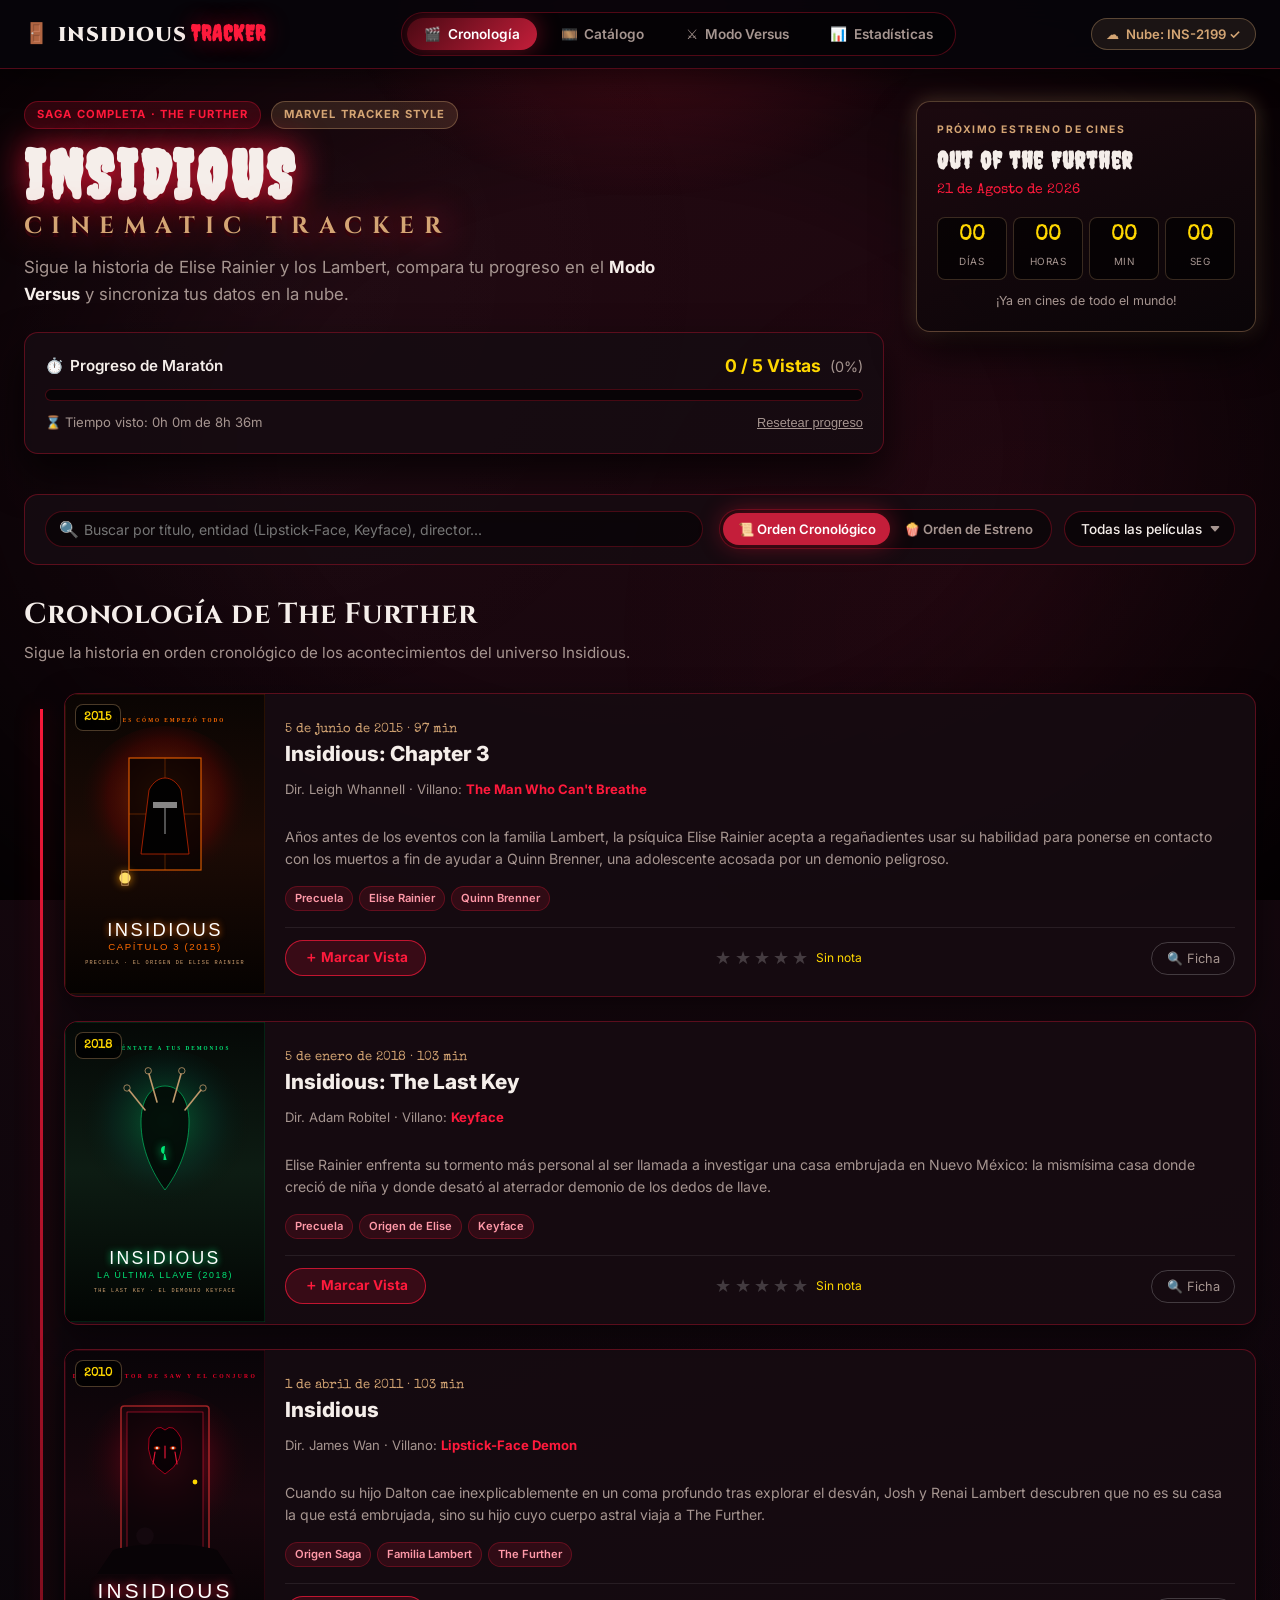
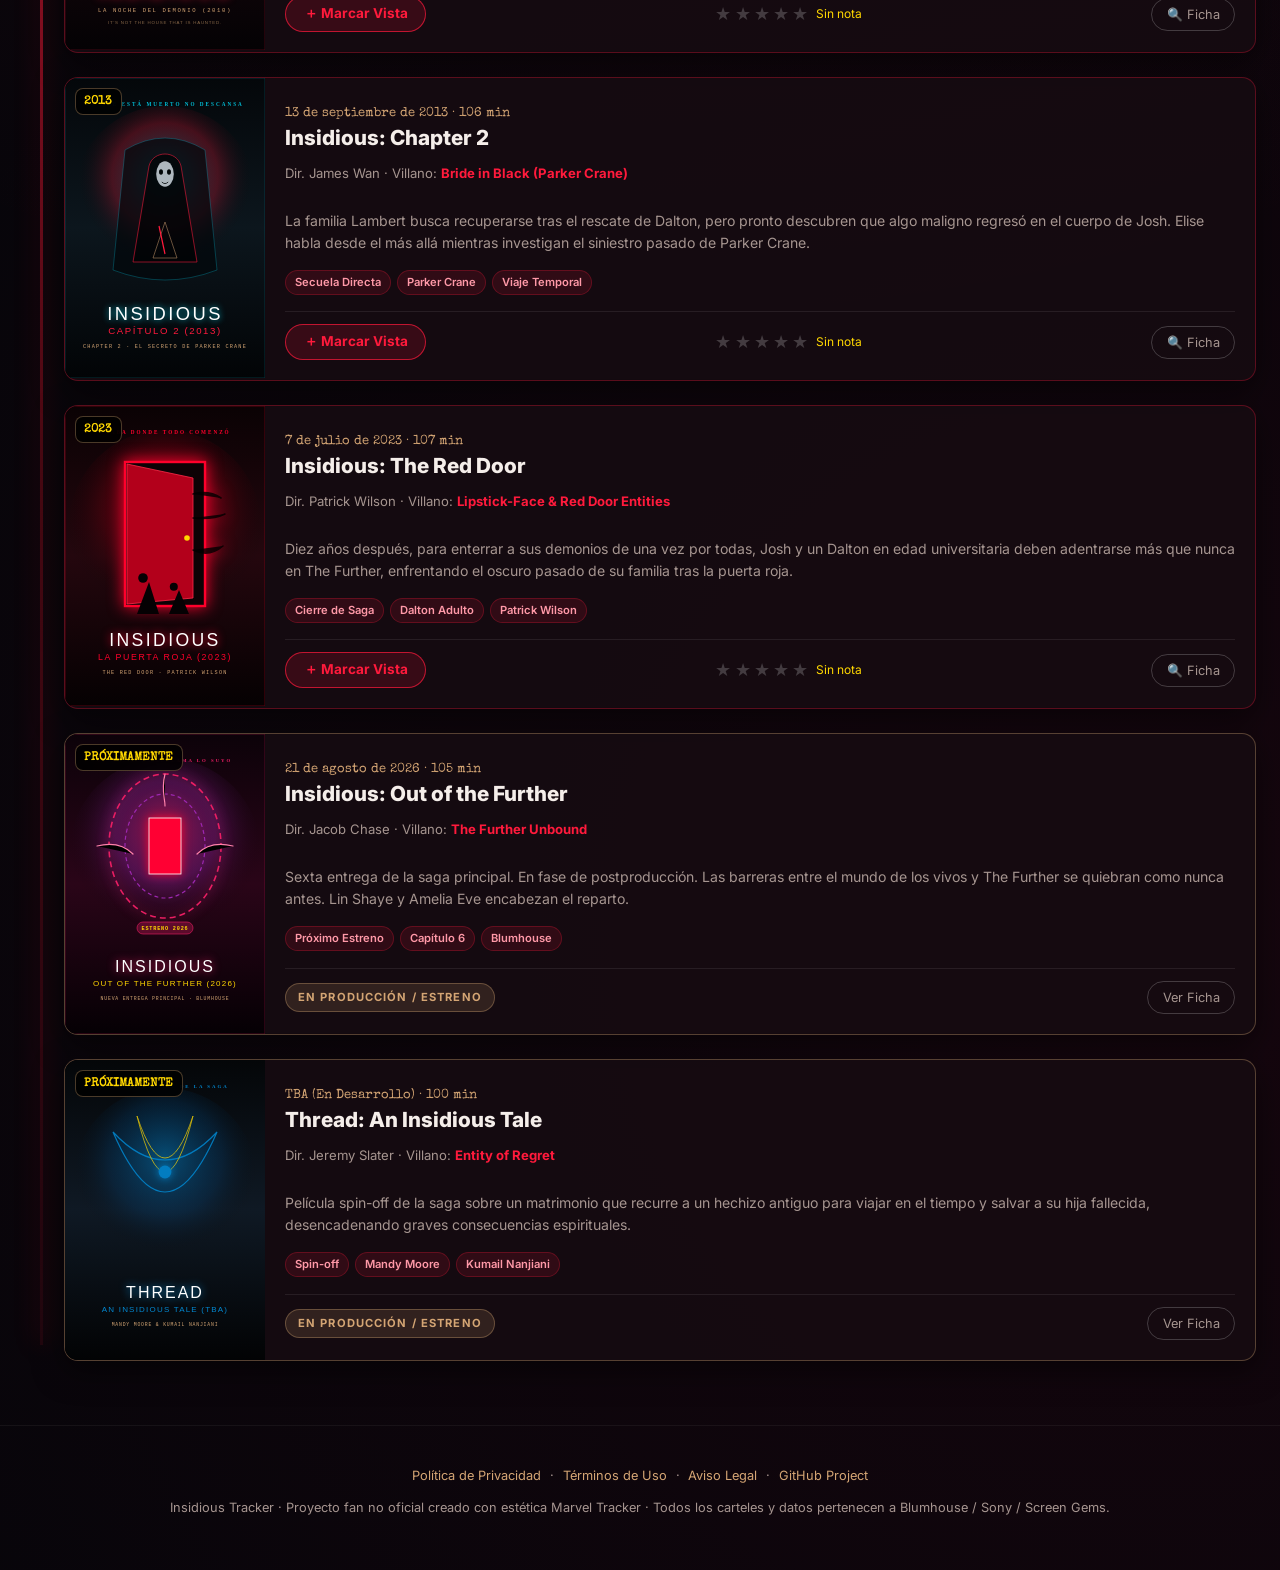
==== commit 6413fad0: "fix: update repository links to musicallyivan/insidious-tracker" ====
--- a/index.html
+++ b/index.html
@@ -305,7 +305,7 @@
         </div>
 
         <div class="github-actions">
-          <a href="https://github.com/music/insidious-tracker" target="_blank" rel="noopener" class="btn-github-primary">
+          <a href="https://github.com/musicallyivan/insidious-tracker" target="_blank" rel="noopener" class="btn-github-primary">
             <span>🚀 Ver en GitHub</span>
           </a>
         </div>
@@ -373,7 +373,7 @@
       <a href="privacy.html">Política de Privacidad</a> · 
       <a href="terms.html">Términos de Uso</a> · 
       <a href="legal.html">Aviso Legal</a> · 
-      <a href="https://github.com/music/insidious-tracker" target="_blank" rel="noopener">GitHub Project</a>
+      <a href="https://github.com/musicallyivan/insidious-tracker" target="_blank" rel="noopener">GitHub Project</a>
     </div>
     <p>Insidious Tracker · Proyecto fan no oficial creado con estética Marvel Tracker · Todos los carteles y datos pertenecen a Blumhouse / Sony / Screen Gems.</p>
   </footer>
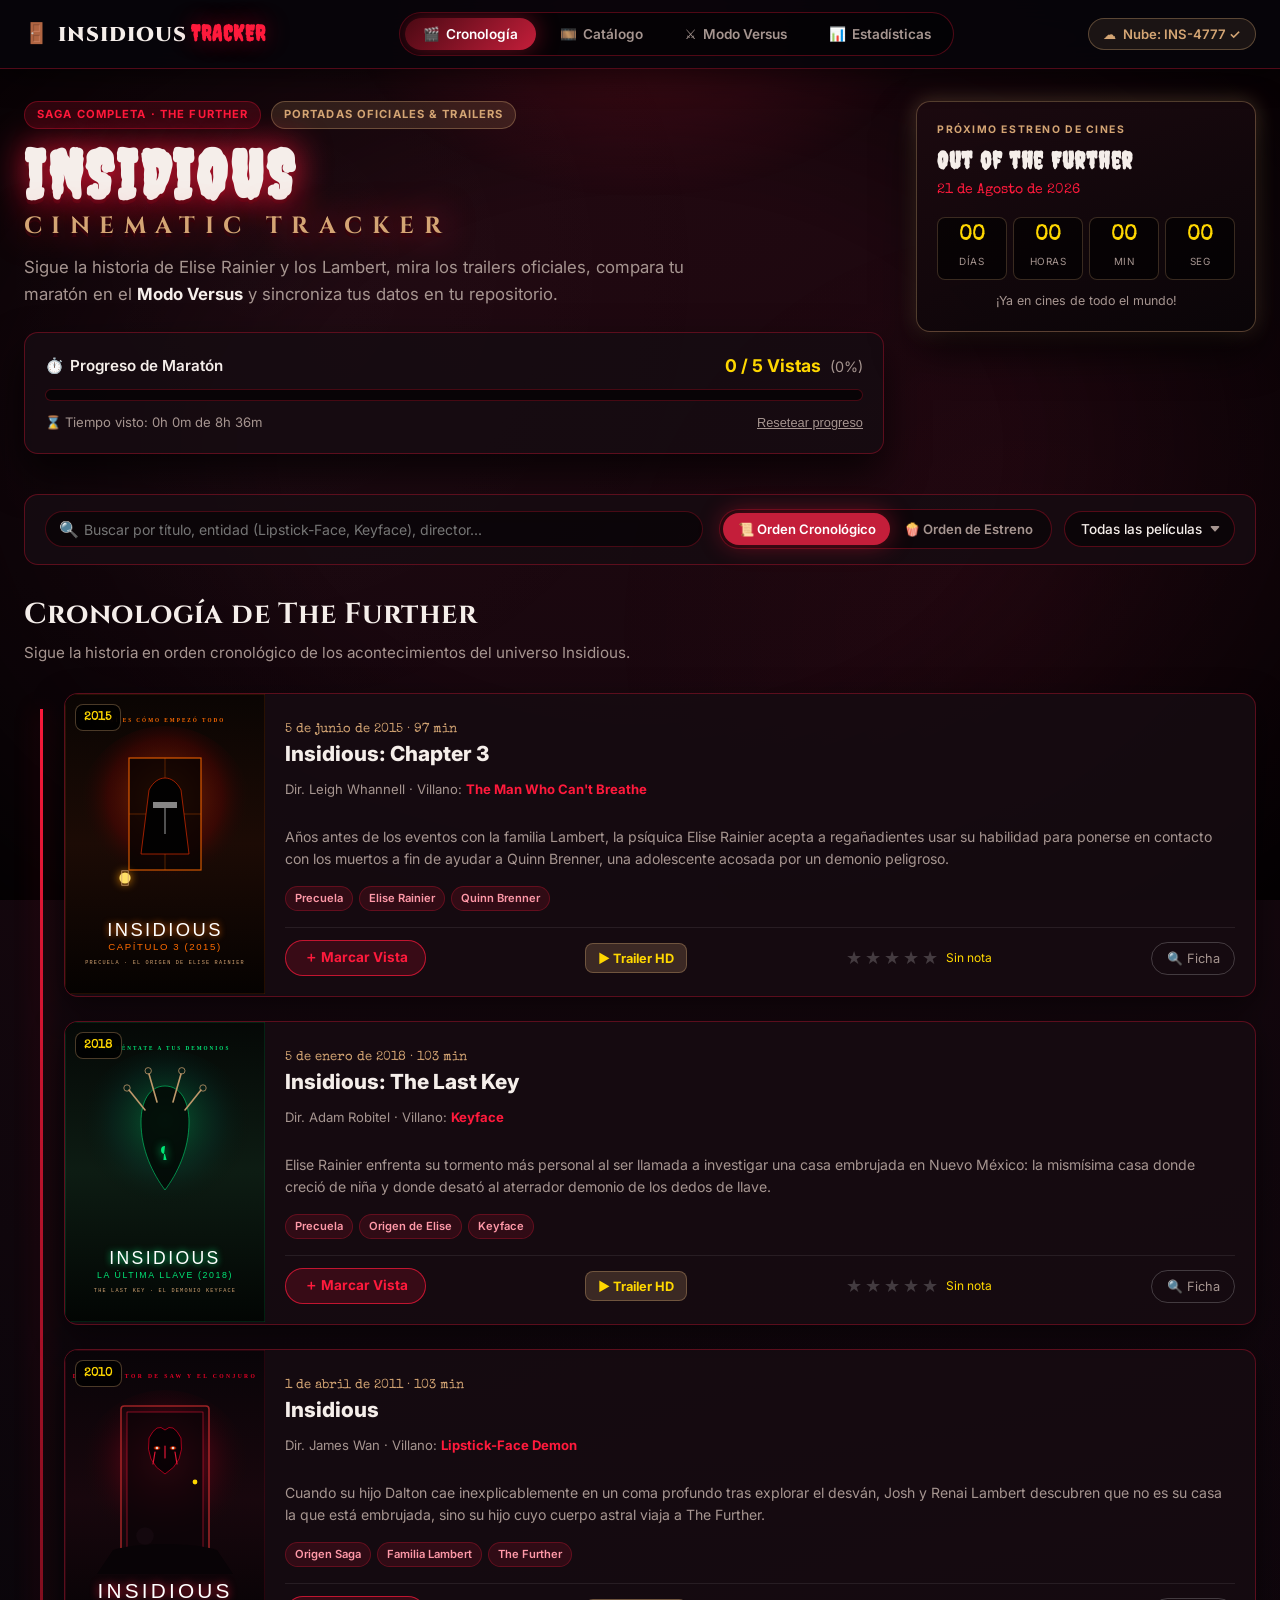
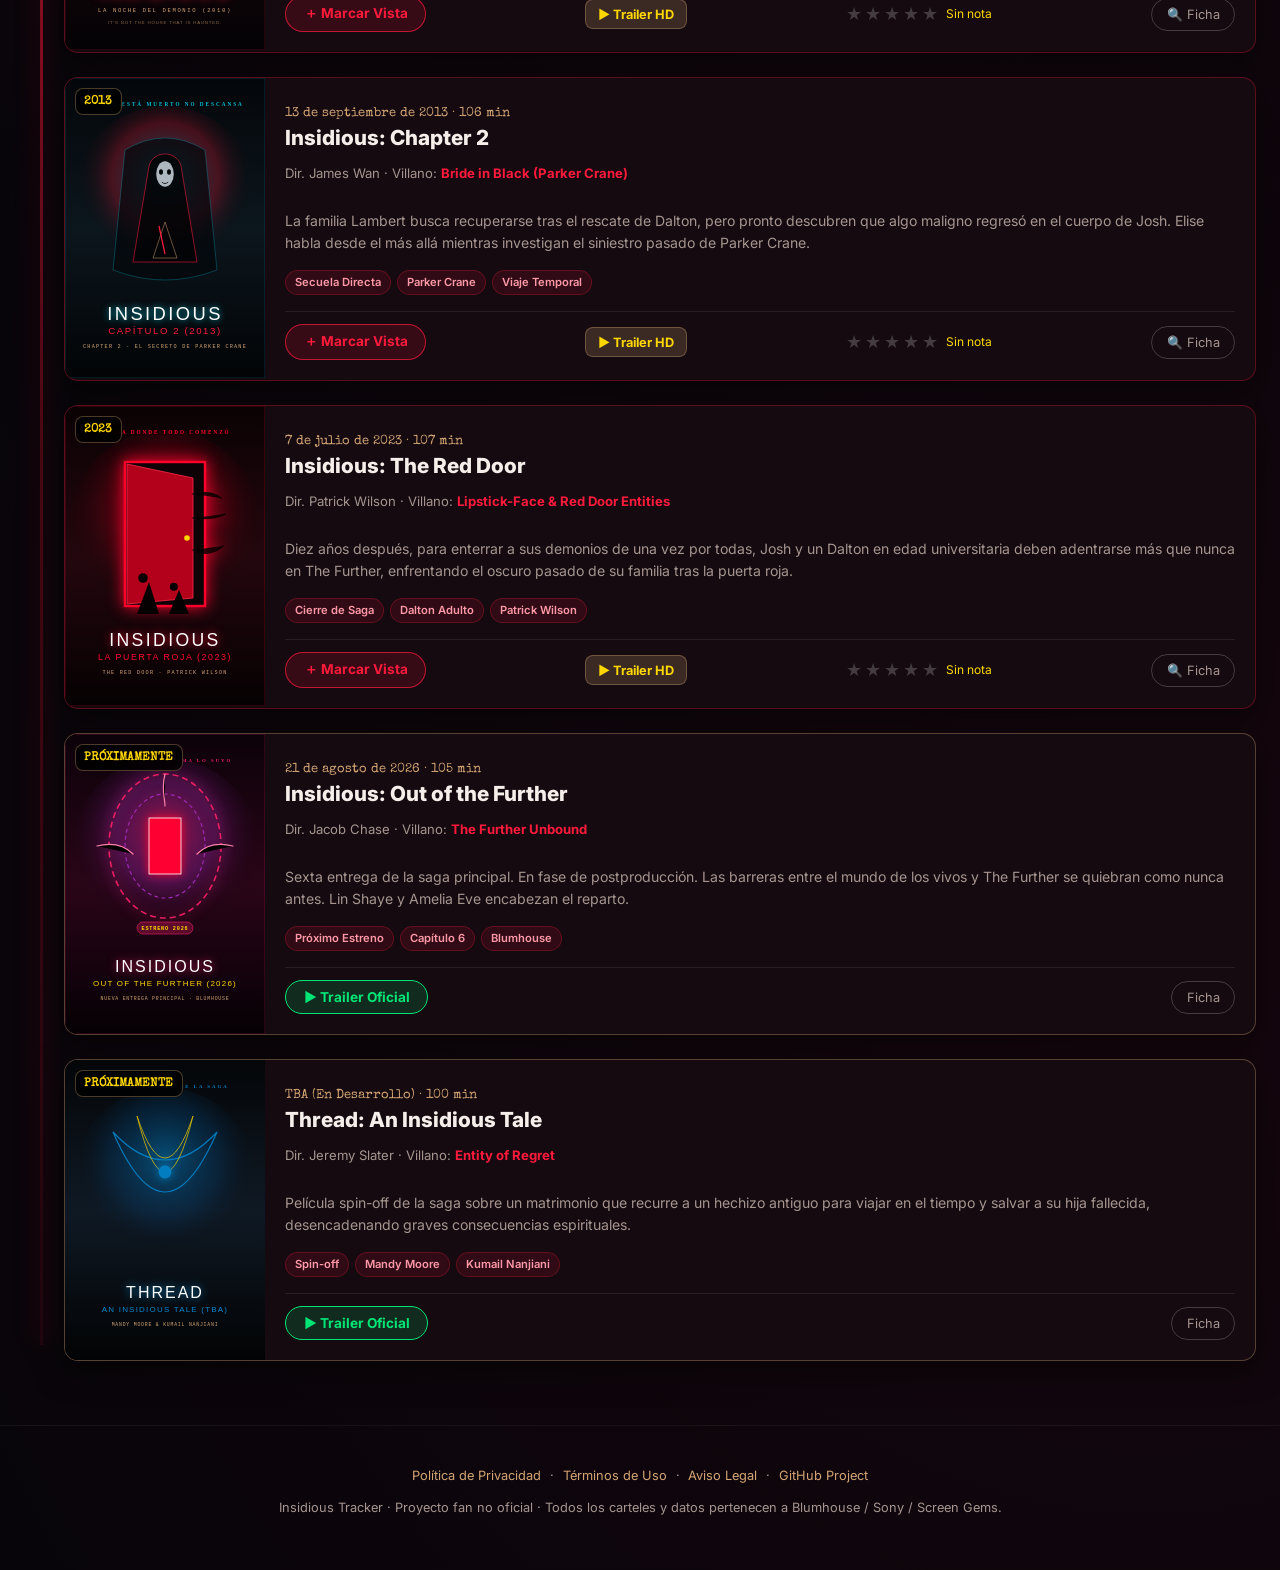
==== commit cb47f6b3: "feat: usar portadas oficiales, añadir trailers de peliculas en video modal, eliminar referencias a m" ====
--- a/index.html
+++ b/index.html
@@ -3,8 +3,8 @@
 <head>
   <meta charset="UTF-8" />
   <meta name="viewport" content="width=device-width, initial-scale=1.0" />
-  <title>Insidious Tracker — Cronología Marvel Style, Modo Versus & Nube</title>
-  <meta name="description" content="Tracker estilo Marvel para la saga Insidious (La Noche del Demonio). Cronología interactiva, posters HD, modo Versus cara a cara y guardado de progreso en la nube." />
+  <title>Insidious Tracker — Cronología Oficial, Trailers, Modo Versus & Nube</title>
+  <meta name="description" content="Tracker cinematográfico de la saga Insidious (La Noche del Demonio). Cronología interactiva, portadas oficiales, trailers HD, modo Versus cara a cara y sincronización en repositorio/nube." />
   <meta name="theme-color" content="#07050a" />
 
   <!-- Fonts -->
@@ -45,7 +45,7 @@
       </div>
 
       <div class="nav-actions">
-        <button type="button" class="cloud-status-btn" id="openCloudBtn" title="Guardado en la Nube">
+        <button type="button" class="cloud-status-btn" id="openCloudBtn" title="Guardado en la Nube / Repositorio">
           <span class="cloud-icon">☁️</span>
           <span class="cloud-text" id="cloudStatusText">Nube: Conectada</span>
         </button>
@@ -61,11 +61,11 @@
       <div class="hero-content">
         <div class="hero-badge-row">
           <span class="badge red-glow">SAGA COMPLETA · THE FURTHER</span>
-          <span class="badge gold-glow">MARVEL TRACKER STYLE</span>
+          <span class="badge gold-glow">PORTADAS OFICIALES & TRAILERS</span>
         </div>
         <h1 class="hero-title">INSIDIOUS <span>CINEMATIC TRACKER</span></h1>
         <p class="hero-subtitle">
-          Sigue la historia de Elise Rainier y los Lambert, compara tu progreso en el <strong>Modo Versus</strong> y sincroniza tus datos en la nube.
+          Sigue la historia de Elise Rainier y los Lambert, mira los trailers oficiales, compara tu maratón en el <strong>Modo Versus</strong> y sincroniza tus datos en tu repositorio.
         </p>
 
         <!-- Global Marathon Progress Bar -->
@@ -162,20 +162,19 @@
         <p id="timelineSectionSub" class="section-sub">Explora los eventos en orden de la historia, desde los orígenes de Elise Rainier hasta el presente.</p>
       </div>
 
-      <!-- Main Movies Layout (Supports Timeline connectors or Grid view) -->
+      <!-- Main Movies Layout -->
       <div class="movies-container view-timeline" id="moviesContainer">
         <!-- Dynamically rendered via JS -->
       </div>
     </section>
 
-    <!-- SECTION 2: MODO VERSUS (USER VS USER & MOVIE VS MOVIE WITH CLOUD SAVE) -->
+    <!-- SECTION 2: MODO VERSUS (USER VS USER & MOVIE VS MOVIE WITH CLOUD/REPO SAVE) -->
     <section class="tab-content" id="sec-versus">
       <div class="section-title-wrap text-center">
         <h2 class="section-title">⚔️ MODO VERSUS (CARA A CARA)</h2>
-        <p class="section-sub">Compara tu maratón de terror contra un amigo guardando tus datos en la Nube o enfrenta dos películas cara a cara.</p>
-      </div>
-
-      <!-- Sub-tabs for Versus mode -->
+        <p class="section-sub">Compara tu maratón de terror contra un amigo guardando tus datos en la Nube o tu Repositorio, o enfrenta dos películas cara a cara.</p>
+      </div>
+
       <div class="versus-subtabs">
         <button class="subtab-btn active" id="subtabUserVsUser">👥 Tú vs Amigo (Progreso en Nube)</button>
         <button class="subtab-btn" id="subtabMovieVsMovie">🎬 Película A vs Película B</button>
@@ -202,7 +201,7 @@
           <div class="friend-profile-box">
             <span class="user-avatar friend-avatar">👹</span>
             <div class="user-meta">
-              <label for="friendIdInput" class="input-lbl">ID de Nube del Amigo:</label>
+              <label for="friendIdInput" class="input-lbl">ID de Nube / Repo del Amigo:</label>
               <div class="input-with-btn">
                 <input type="text" id="friendIdInput" placeholder="Ej: INS-7842" />
                 <button type="button" class="btn-red-action" id="loadFriendBtn">⚡ Cargar Amigo</button>
@@ -216,7 +215,6 @@
           </div>
         </div>
 
-        <!-- Comparative Dashboard Results -->
         <div class="versus-dashboard" id="versusDashboard">
           <!-- Dynamically generated comparison -->
         </div>
@@ -291,11 +289,11 @@
               <p class="github-repo-sub">Proyecto Open Source en GitHub</p>
             </div>
           </div>
-          <span class="badge gold-glow">v2.0 Marvel Edition</span>
+          <span class="badge gold-glow">Versión Oficial</span>
         </div>
 
         <p class="github-card-desc">
-          Código fuente abierto diseñado para amantes del cine de terror. Construido con HTML5, Vanilla CSS3 y JavaScript ES6+ con sincronización en la Nube y sistema Versus.
+          Código fuente abierto diseñado para amantes del cine de terror. Construido con HTML5, Vanilla CSS3 y JavaScript ES6+ con sincronización en Nube/Repositorio y sistema Versus.
         </p>
 
         <div class="github-stats-row">
@@ -324,14 +322,24 @@
     </div>
   </div>
 
-  <!-- CLOUD SYNC MODAL -->
+  <!-- TRAILER VIDEO MODAL -->
+  <div class="modal-backdrop" id="trailerModal" aria-hidden="true">
+    <div class="modal-card trailer-modal-card">
+      <button type="button" class="modal-close-btn" id="closeTrailerModalBtn" aria-label="Cerrar trailer">✕</button>
+      <div class="trailer-video-wrap">
+        <iframe id="trailerIframe" src="" title="Trailer Oficial Insidious" frameborder="0" allow="accelerometer; autoplay; clipboard-write; encrypted-media; gyroscope; picture-in-picture" allowfullscreen></iframe>
+      </div>
+    </div>
+  </div>
+
+  <!-- CLOUD & REPO SYNC MODAL -->
   <div class="modal-backdrop" id="cloudModal" aria-hidden="true">
     <div class="modal-card cloud-modal-card">
       <button type="button" class="modal-close-btn" id="closeCloudModalBtn" aria-label="Cerrar modal">✕</button>
       <div class="cloud-modal-header">
         <span class="cloud-big-icon">☁️</span>
-        <h2>Guardado en la Nube & Sincronización</h2>
-        <p>Tus películas vistas y calificaciones se pueden sincronizar entre cualquier dispositivo mediante tu ID de Nube o un enlace directo.</p>
+        <h2>Guardado en la Nube y Repositorio</h2>
+        <p>Tus películas vistas y calificaciones se pueden sincronizar entre cualquier dispositivo mediante tu ID de Nube o vinculando otro Repositorio.</p>
       </div>
 
       <div class="cloud-modal-body">
@@ -344,7 +352,15 @@
         </div>
 
         <div class="cloud-box">
-          <label class="lbl">Cargar datos desde un ID de Nube:</label>
+          <label class="lbl">Sincronizar en otro Repositorio / URL personalizada:</label>
+          <div class="input-with-btn">
+            <input type="text" id="modalCustomRepoInput" placeholder="Ej: https://github.com/tu-usuario/otro-repo" />
+            <button type="button" class="btn-gold-action" id="modalSaveCustomRepoBtn">🔗 Vincular Repo</button>
+          </div>
+        </div>
+
+        <div class="cloud-box">
+          <label class="lbl">Cargar datos desde un ID de Nube / Amigo:</label>
           <div class="input-with-btn">
             <input type="text" id="modalImportCloudIdInput" placeholder="Introduce ID (Ej: INS-7842)..." />
             <button type="button" class="btn-red-action" id="modalSyncFromCloudBtn">🔄 Sincronizar</button>
@@ -360,7 +376,7 @@
         </div>
 
         <div class="cloud-actions-row">
-          <button type="button" class="btn-green-action" id="modalForceSaveCloudBtn">☁️ Guardar Ahora en Nube</button>
+          <button type="button" class="btn-green-action" id="modalForceSaveCloudBtn">☁️ Guardar Ahora en Nube y Repo</button>
         </div>
 
         <p class="cloud-notice" id="cloudModalNotice">✅ Estado: Datos guardados localmente y listos para sincronizar.</p>
@@ -375,7 +391,7 @@
       <a href="legal.html">Aviso Legal</a> · 
       <a href="https://github.com/musicallyivan/insidious-tracker" target="_blank" rel="noopener">GitHub Project</a>
     </div>
-    <p>Insidious Tracker · Proyecto fan no oficial creado con estética Marvel Tracker · Todos los carteles y datos pertenecen a Blumhouse / Sony / Screen Gems.</p>
+    <p>Insidious Tracker · Proyecto fan no oficial · Todos los carteles y datos pertenecen a Blumhouse / Sony / Screen Gems.</p>
   </footer>
 
   <script src="script.js"></script>
--- a/styles.css
+++ b/styles.css
@@ -1404,6 +1404,29 @@
   max-width: 550px;
 }
 
+.trailer-modal-card {
+  max-width: 900px;
+  padding: 1.5rem;
+}
+
+.trailer-video-wrap {
+  position: relative;
+  width: 100%;
+  padding-top: 56.25%;
+  border-radius: var(--radius-md);
+  overflow: hidden;
+  box-shadow: 0 0 30px rgba(0, 0, 0, 0.9);
+}
+
+.trailer-video-wrap iframe {
+  position: absolute;
+  top: 0;
+  left: 0;
+  width: 100%;
+  height: 100%;
+  border: none;
+}
+
 .cloud-modal-header {
   text-align: center;
   margin-bottom: 1.5rem;
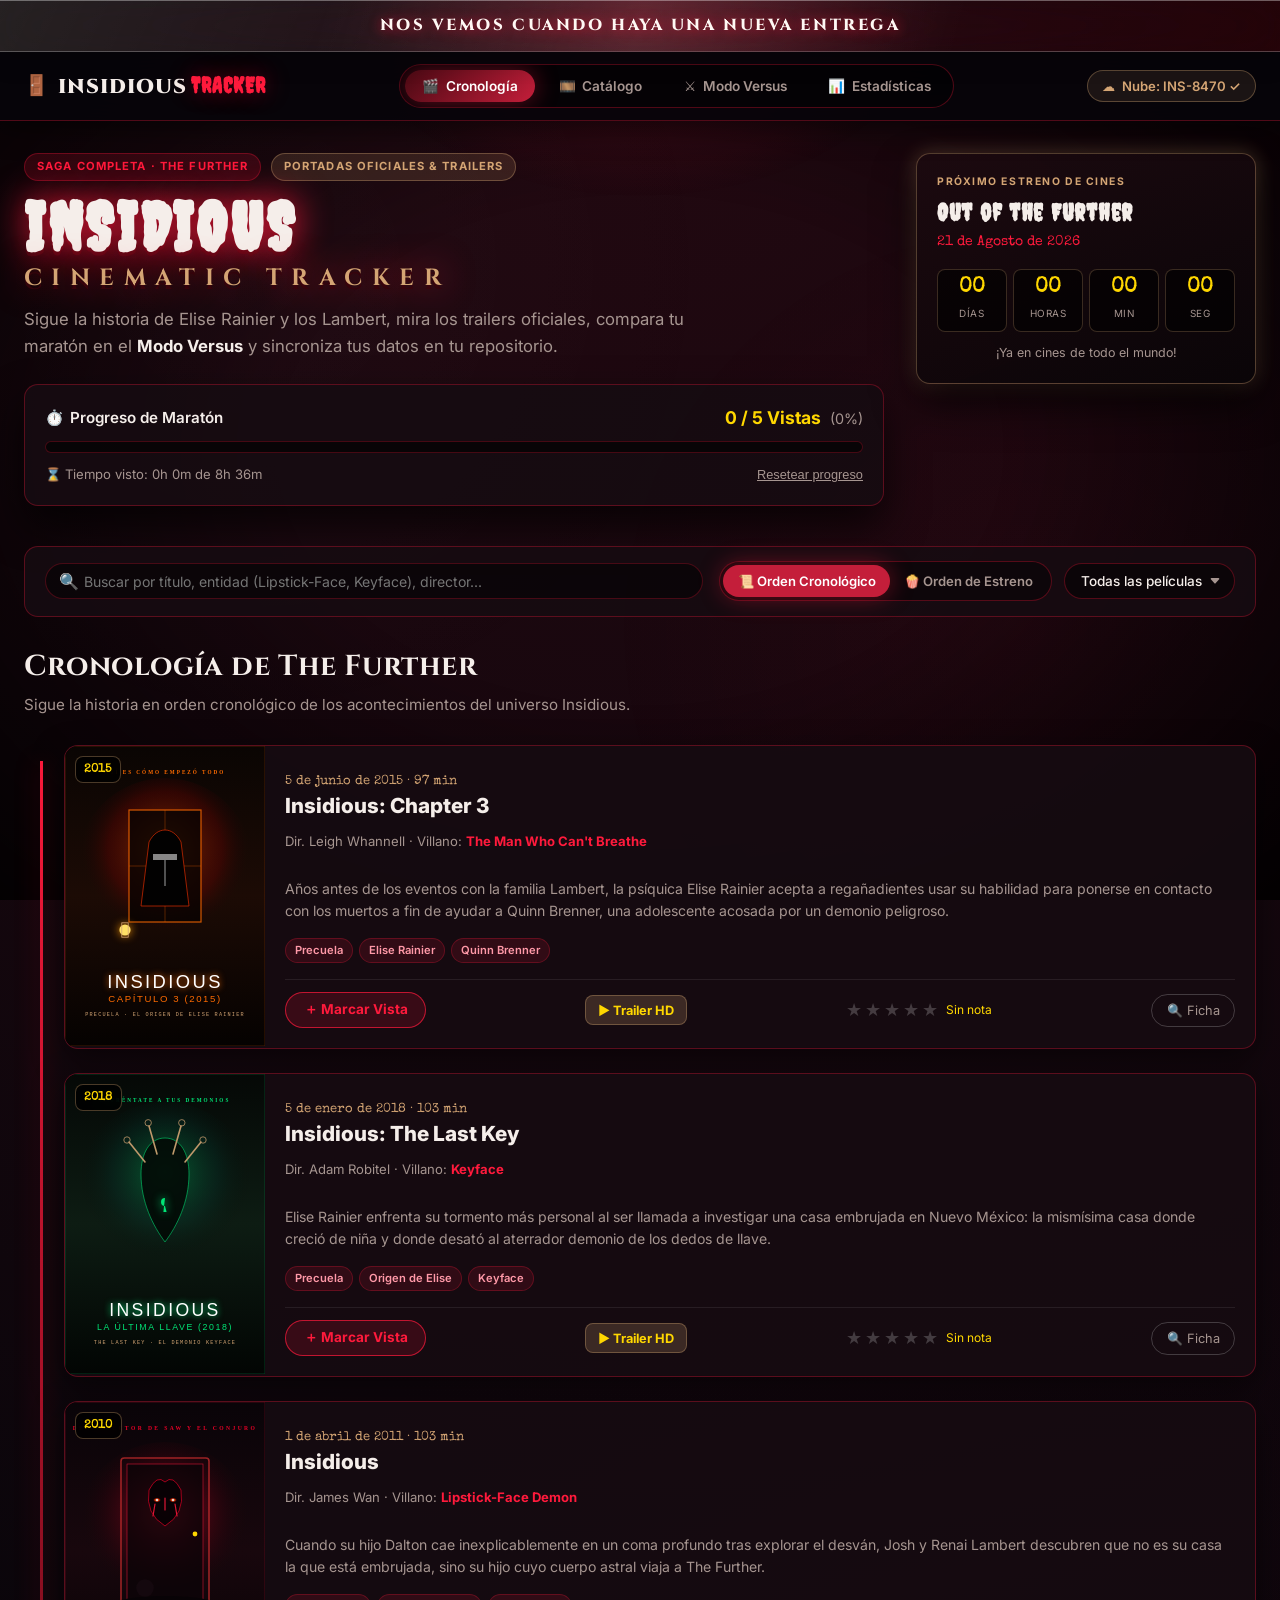
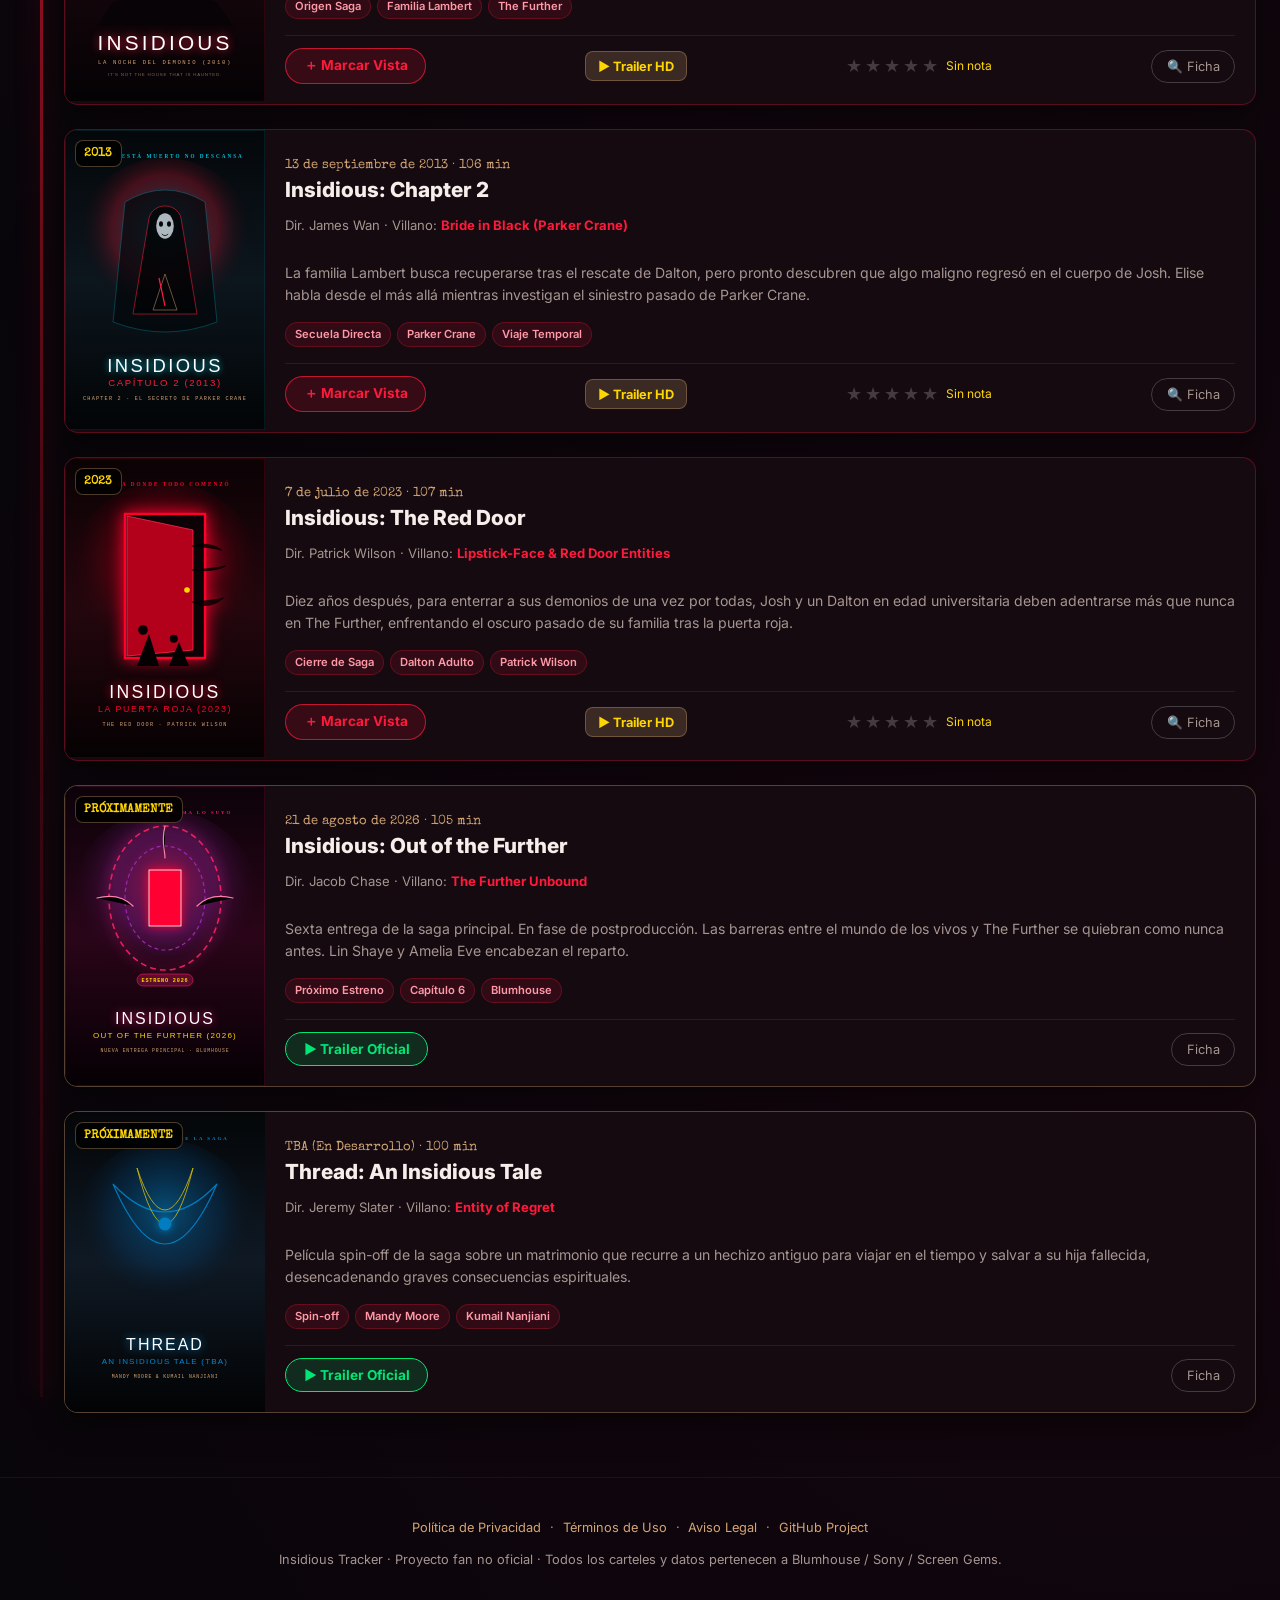
==== commit 77a6d2ba: "Add glass farewell title banner" ====
--- a/index.html
+++ b/index.html
@@ -21,6 +21,11 @@
   <div class="vignette" aria-hidden="true"></div>
   <div class="red-portal-glow" aria-hidden="true"></div>
 
+  <!-- Glass title banner -->
+  <header class="glass-title-banner">
+    <p>NOS VEMOS CUANDO HAYA UNA NUEVA ENTREGA</p>
+  </header>
+
   <!-- Top Navigation Bar -->
   <nav class="navbar" id="navbar">
     <div class="nav-container">
--- a/styles.css
+++ b/styles.css
@@ -102,6 +102,45 @@
 /* ==========================================================================
    NAVBAR
    ========================================================================== */
+.glass-title-banner {
+  position: relative;
+  z-index: 101;
+  display: flex;
+  align-items: center;
+  justify-content: center;
+  min-height: 3.25rem;
+  padding: 0.7rem 1.5rem;
+  overflow: hidden;
+  background: linear-gradient(115deg, rgba(255, 255, 255, 0.13), rgba(255, 255, 255, 0.035) 45%, rgba(255, 26, 60, 0.12));
+  border-bottom: 1px solid rgba(255, 255, 255, 0.24);
+  box-shadow: inset 0 1px 0 rgba(255, 255, 255, 0.35), 0 8px 24px rgba(0, 0, 0, 0.22);
+  backdrop-filter: blur(18px) saturate(145%);
+  -webkit-backdrop-filter: blur(18px) saturate(145%);
+}
+
+.glass-title-banner::before {
+  position: absolute;
+  inset: 0;
+  background: linear-gradient(105deg, transparent 25%, rgba(255, 255, 255, 0.2) 50%, transparent 75%);
+  content: "";
+  opacity: 0.55;
+  pointer-events: none;
+}
+
+.glass-title-banner p {
+  position: relative;
+  z-index: 1;
+  margin: 0;
+  color: #fff8f4;
+  font-family: var(--font-cinzel);
+  font-size: clamp(0.72rem, 2vw, 1rem);
+  font-weight: 800;
+  letter-spacing: 0.16em;
+  line-height: 1.35;
+  text-align: center;
+  text-shadow: 0 1px 12px rgba(255, 26, 60, 0.7);
+}
+
 .navbar {
   position: sticky;
   top: 0;
@@ -1532,6 +1571,15 @@
 }
 
 @media (max-width: 600px) {
+  .glass-title-banner {
+    min-height: 3.75rem;
+    padding-inline: 1rem;
+  }
+
+  .glass-title-banner p {
+    letter-spacing: 0.09em;
+  }
+
   .nav-container {
     flex-direction: column;
     align-items: stretch;
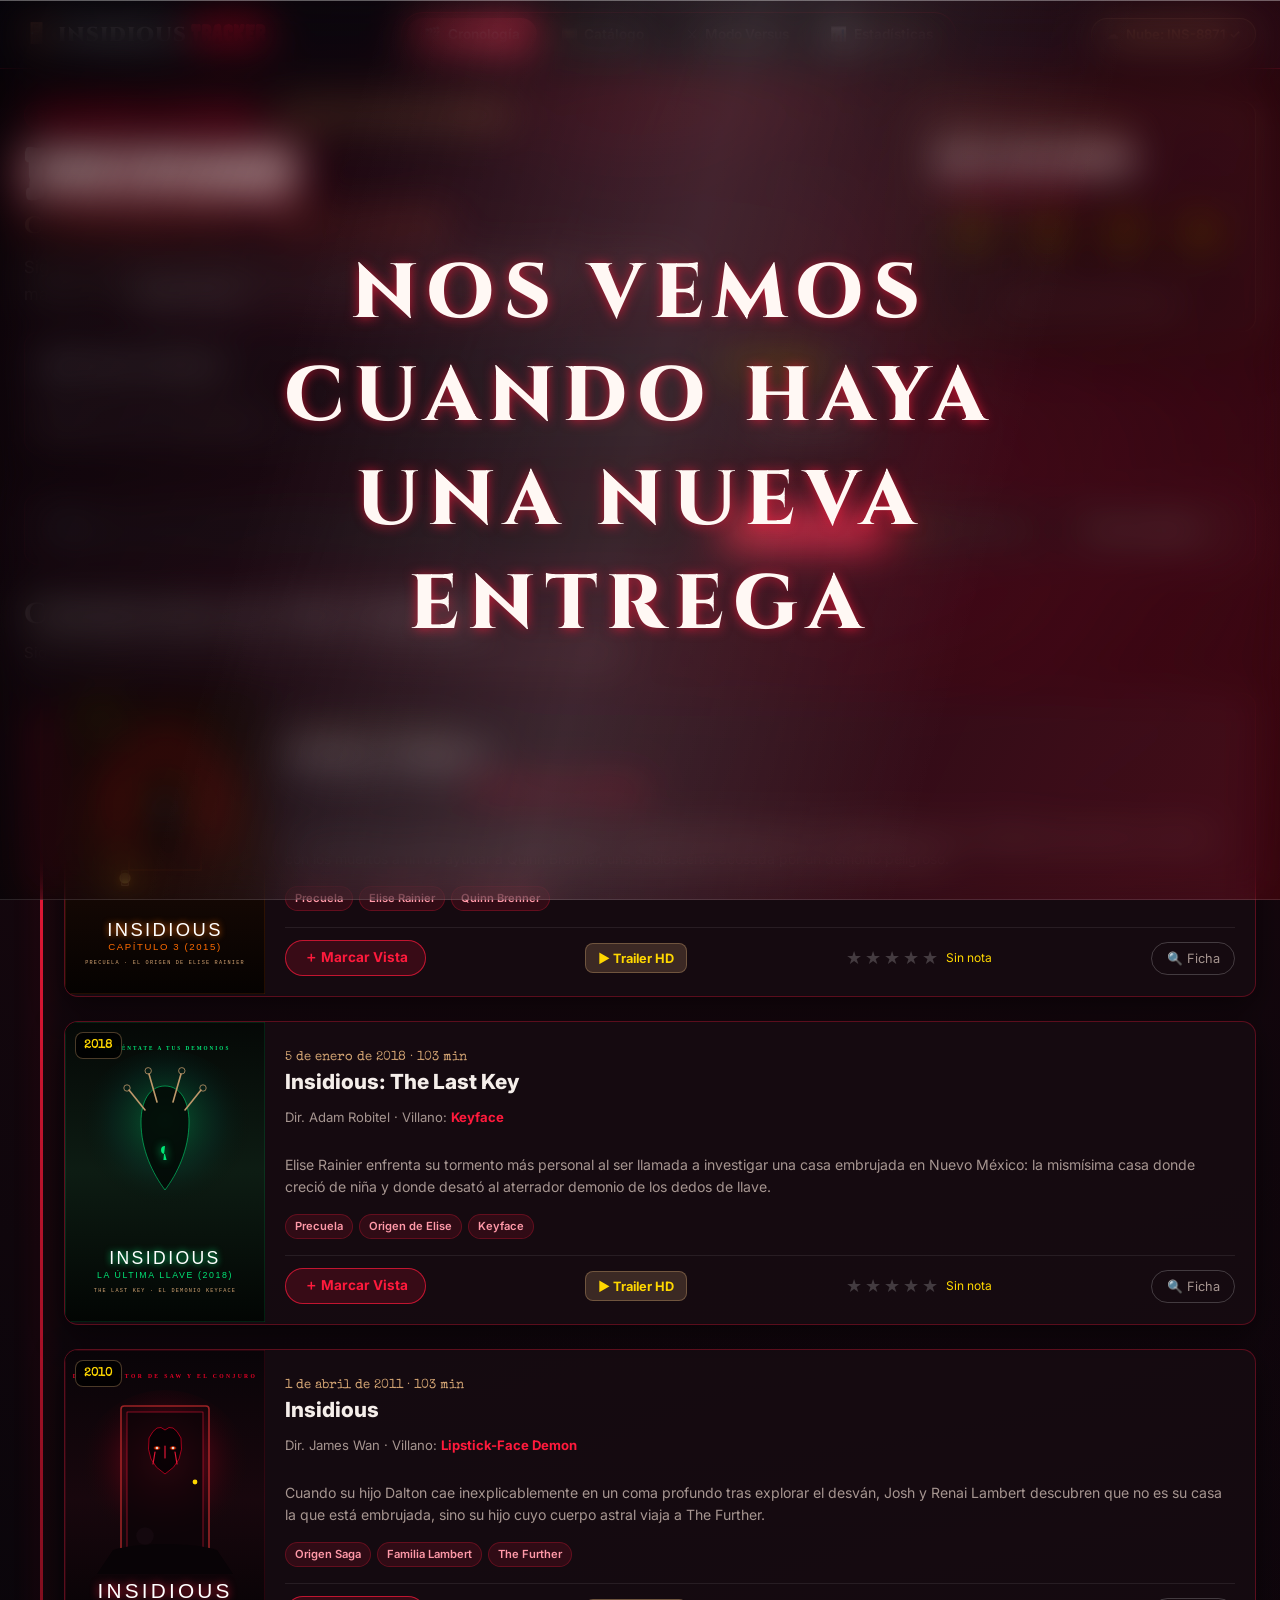
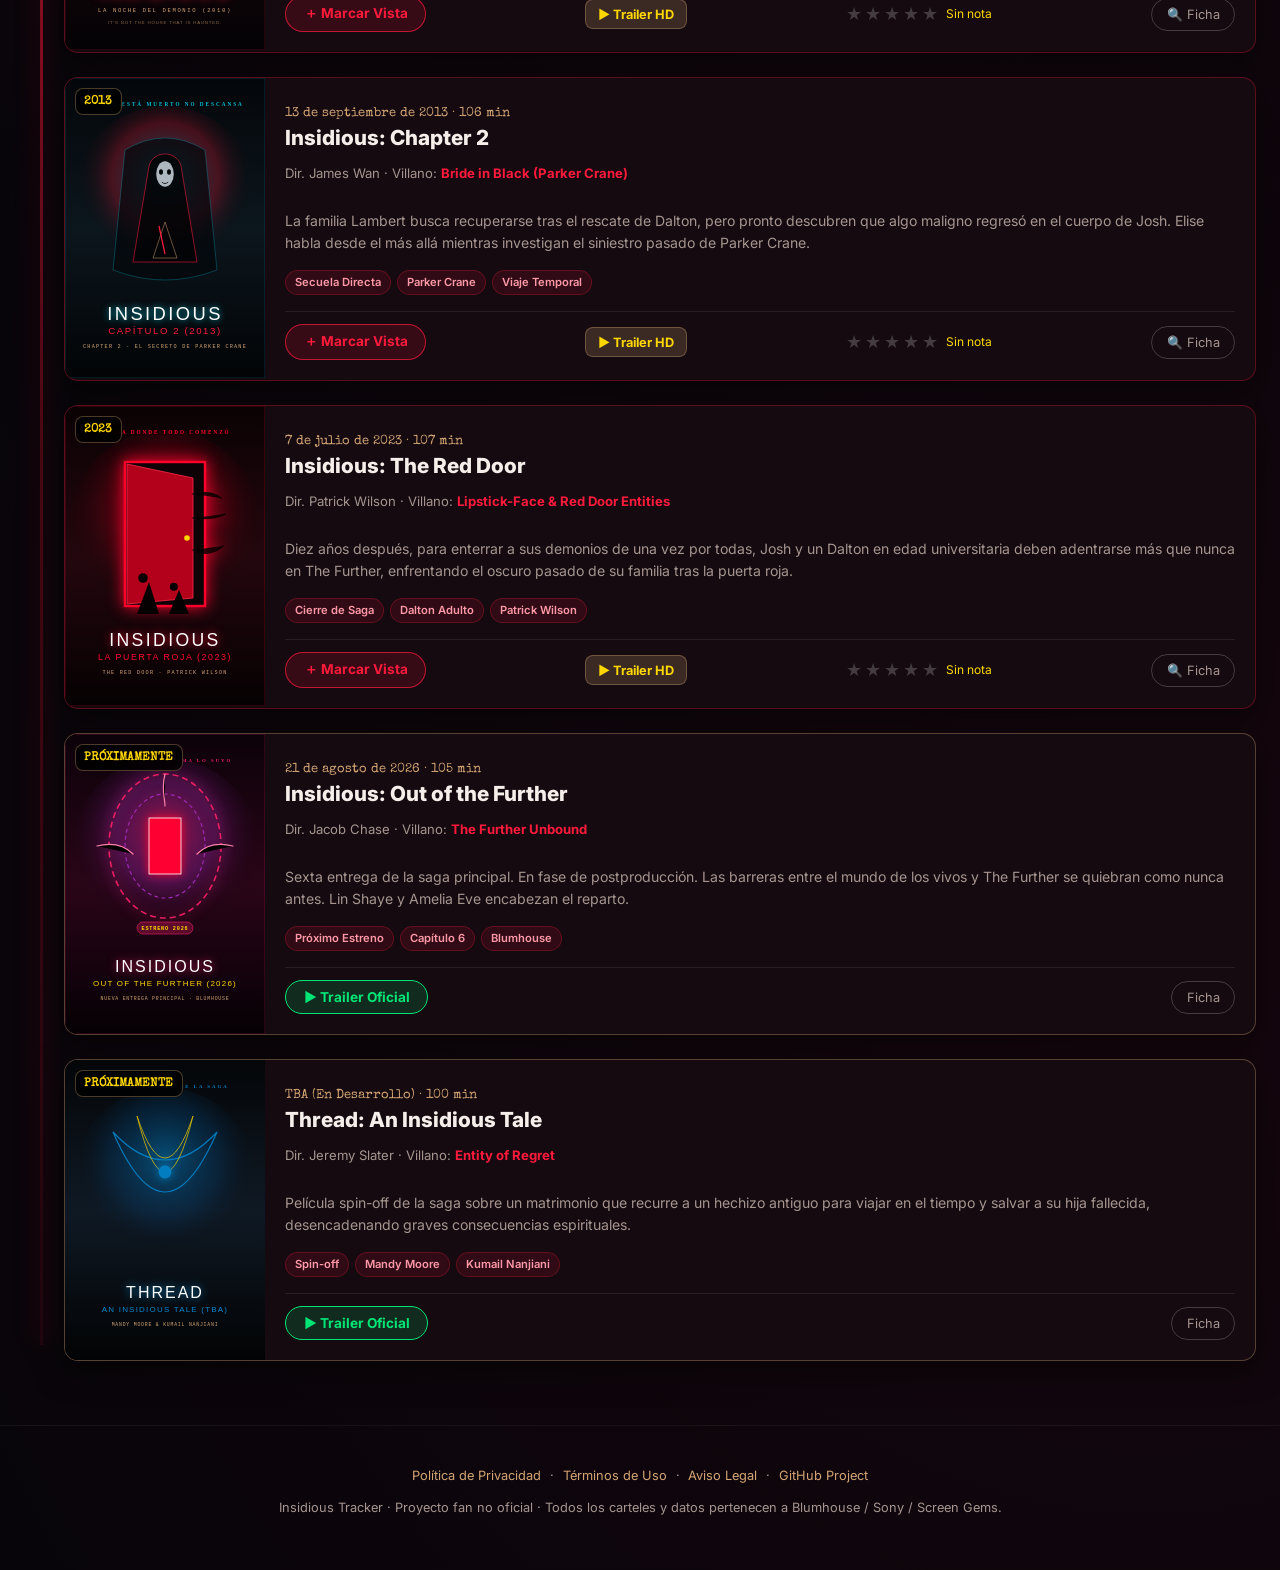
==== commit 568f75ad: "Block tracker with full-page farewell overlay" ====
--- a/index.html
+++ b/index.html
@@ -21,13 +21,8 @@
   <div class="vignette" aria-hidden="true"></div>
   <div class="red-portal-glow" aria-hidden="true"></div>
 
-  <!-- Glass title banner -->
-  <header class="glass-title-banner">
-    <p>NOS VEMOS CUANDO HAYA UNA NUEVA ENTREGA</p>
-  </header>
-
   <!-- Top Navigation Bar -->
-  <nav class="navbar" id="navbar">
+  <nav class="navbar" id="navbar" inert>
     <div class="nav-container">
       <a href="#" class="nav-logo">
         <span class="logo-icon">🚪</span>
@@ -59,7 +54,7 @@
   </nav>
 
   <!-- Main Container -->
-  <div class="app-container">
+  <div class="app-container" inert>
     
     <!-- Hero Header & Global Marathon Tracker -->
     <header class="hero-section">
@@ -318,7 +313,7 @@
   </div>
 
   <!-- MOVIE DETAIL MODAL -->
-  <div class="modal-backdrop" id="movieModal" aria-hidden="true">
+  <div class="modal-backdrop" id="movieModal" aria-hidden="true" inert>
     <div class="modal-card">
       <button type="button" class="modal-close-btn" id="closeMovieModalBtn" aria-label="Cerrar modal">✕</button>
       <div class="modal-body" id="movieModalBody">
@@ -328,7 +323,7 @@
   </div>
 
   <!-- TRAILER VIDEO MODAL -->
-  <div class="modal-backdrop" id="trailerModal" aria-hidden="true">
+  <div class="modal-backdrop" id="trailerModal" aria-hidden="true" inert>
     <div class="modal-card trailer-modal-card">
       <button type="button" class="modal-close-btn" id="closeTrailerModalBtn" aria-label="Cerrar trailer">✕</button>
       <div class="trailer-video-wrap">
@@ -338,7 +333,7 @@
   </div>
 
   <!-- CLOUD & REPO SYNC MODAL -->
-  <div class="modal-backdrop" id="cloudModal" aria-hidden="true">
+  <div class="modal-backdrop" id="cloudModal" aria-hidden="true" inert>
     <div class="modal-card cloud-modal-card">
       <button type="button" class="modal-close-btn" id="closeCloudModalBtn" aria-label="Cerrar modal">✕</button>
       <div class="cloud-modal-header">
@@ -389,7 +384,7 @@
     </div>
   </div>
 
-  <footer class="main-footer">
+  <footer class="main-footer" inert>
     <div class="footer-links">
       <a href="privacy.html">Política de Privacidad</a> · 
       <a href="terms.html">Términos de Uso</a> · 
@@ -399,6 +394,11 @@
     <p>Insidious Tracker · Proyecto fan no oficial · Todos los carteles y datos pertenecen a Blumhouse / Sony / Screen Gems.</p>
   </footer>
 
+  <!-- Full-page farewell overlay: intentionally prevents interaction with the tracker. -->
+  <section class="farewell-overlay" role="dialog" aria-modal="true" aria-labelledby="farewellTitle" tabindex="-1">
+    <h1 id="farewellTitle">NOS VEMOS CUANDO HAYA UNA NUEVA ENTREGA</h1>
+  </section>
+
   <script src="script.js"></script>
 </body>
 </html>
--- a/styles.css
+++ b/styles.css
@@ -100,25 +100,25 @@
 }
 
 /* ==========================================================================
-   NAVBAR
+   FULL-PAGE FAREWELL OVERLAY
    ========================================================================== */
-.glass-title-banner {
-  position: relative;
-  z-index: 101;
+.farewell-overlay {
+  position: fixed;
+  inset: 0;
+  z-index: 2000;
   display: flex;
   align-items: center;
   justify-content: center;
-  min-height: 3.25rem;
-  padding: 0.7rem 1.5rem;
+  min-height: 100dvh;
+  padding: 2rem;
   overflow: hidden;
-  background: linear-gradient(115deg, rgba(255, 255, 255, 0.13), rgba(255, 255, 255, 0.035) 45%, rgba(255, 26, 60, 0.12));
-  border-bottom: 1px solid rgba(255, 255, 255, 0.24);
-  box-shadow: inset 0 1px 0 rgba(255, 255, 255, 0.35), 0 8px 24px rgba(0, 0, 0, 0.22);
-  backdrop-filter: blur(18px) saturate(145%);
-  -webkit-backdrop-filter: blur(18px) saturate(145%);
-}
-
-.glass-title-banner::before {
+  background: linear-gradient(115deg, rgba(7, 5, 10, 0.52), rgba(48, 24, 35, 0.25) 45%, rgba(255, 26, 60, 0.2));
+  box-shadow: inset 0 1px 0 rgba(255, 255, 255, 0.35), inset 0 -1px 0 rgba(255, 255, 255, 0.12);
+  backdrop-filter: blur(20px) saturate(145%);
+  -webkit-backdrop-filter: blur(20px) saturate(145%);
+}
+
+.farewell-overlay::before {
   position: absolute;
   inset: 0;
   background: linear-gradient(105deg, transparent 25%, rgba(255, 255, 255, 0.2) 50%, transparent 75%);
@@ -127,15 +127,16 @@
   pointer-events: none;
 }
 
-.glass-title-banner p {
+.farewell-overlay h1 {
   position: relative;
   z-index: 1;
   margin: 0;
   color: #fff8f4;
   font-family: var(--font-cinzel);
-  font-size: clamp(0.72rem, 2vw, 1rem);
+  max-width: 18ch;
+  font-size: clamp(2rem, 6vw, 5rem);
   font-weight: 800;
-  letter-spacing: 0.16em;
+  letter-spacing: 0.12em;
   line-height: 1.35;
   text-align: center;
   text-shadow: 0 1px 12px rgba(255, 26, 60, 0.7);
@@ -1571,13 +1572,12 @@
 }
 
 @media (max-width: 600px) {
-  .glass-title-banner {
-    min-height: 3.75rem;
-    padding-inline: 1rem;
-  }
-
-  .glass-title-banner p {
-    letter-spacing: 0.09em;
+  .farewell-overlay {
+    padding: 1.5rem;
+  }
+
+  .farewell-overlay h1 {
+    letter-spacing: 0.08em;
   }
 
   .nav-container {
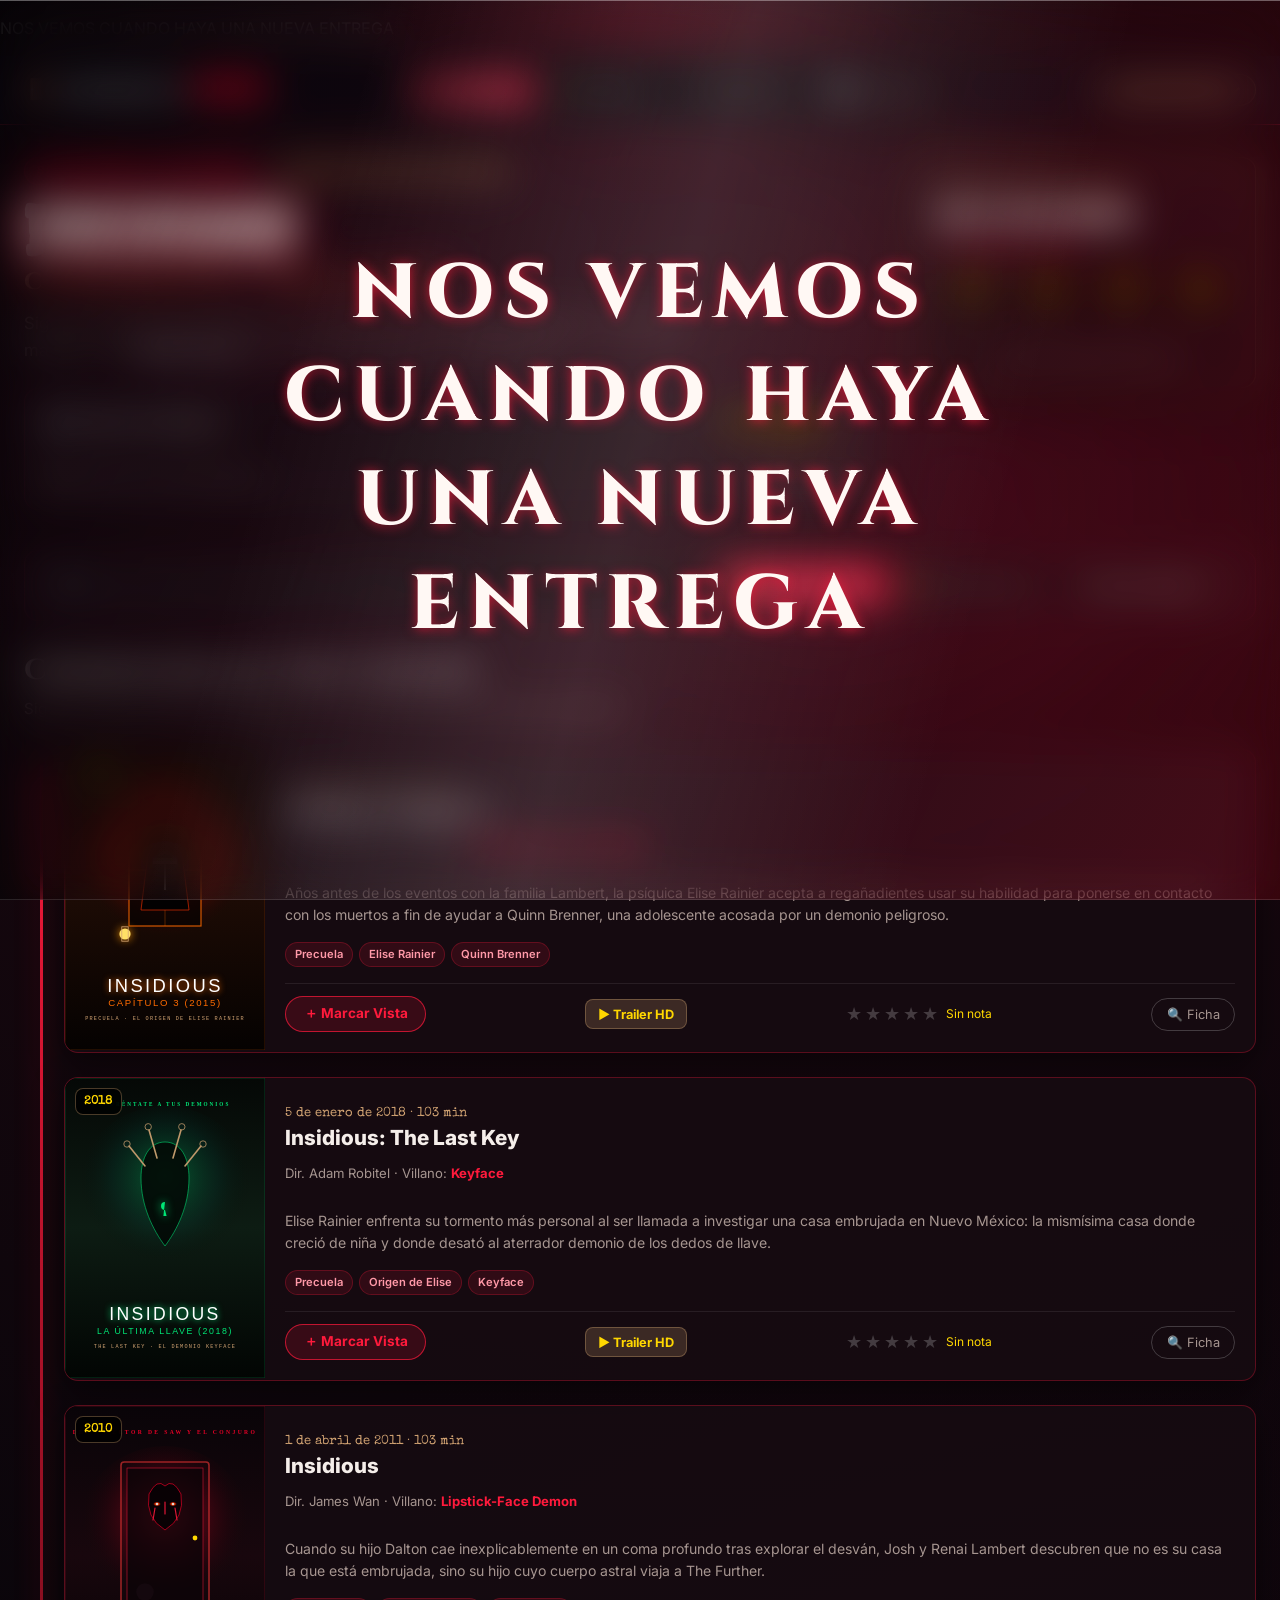
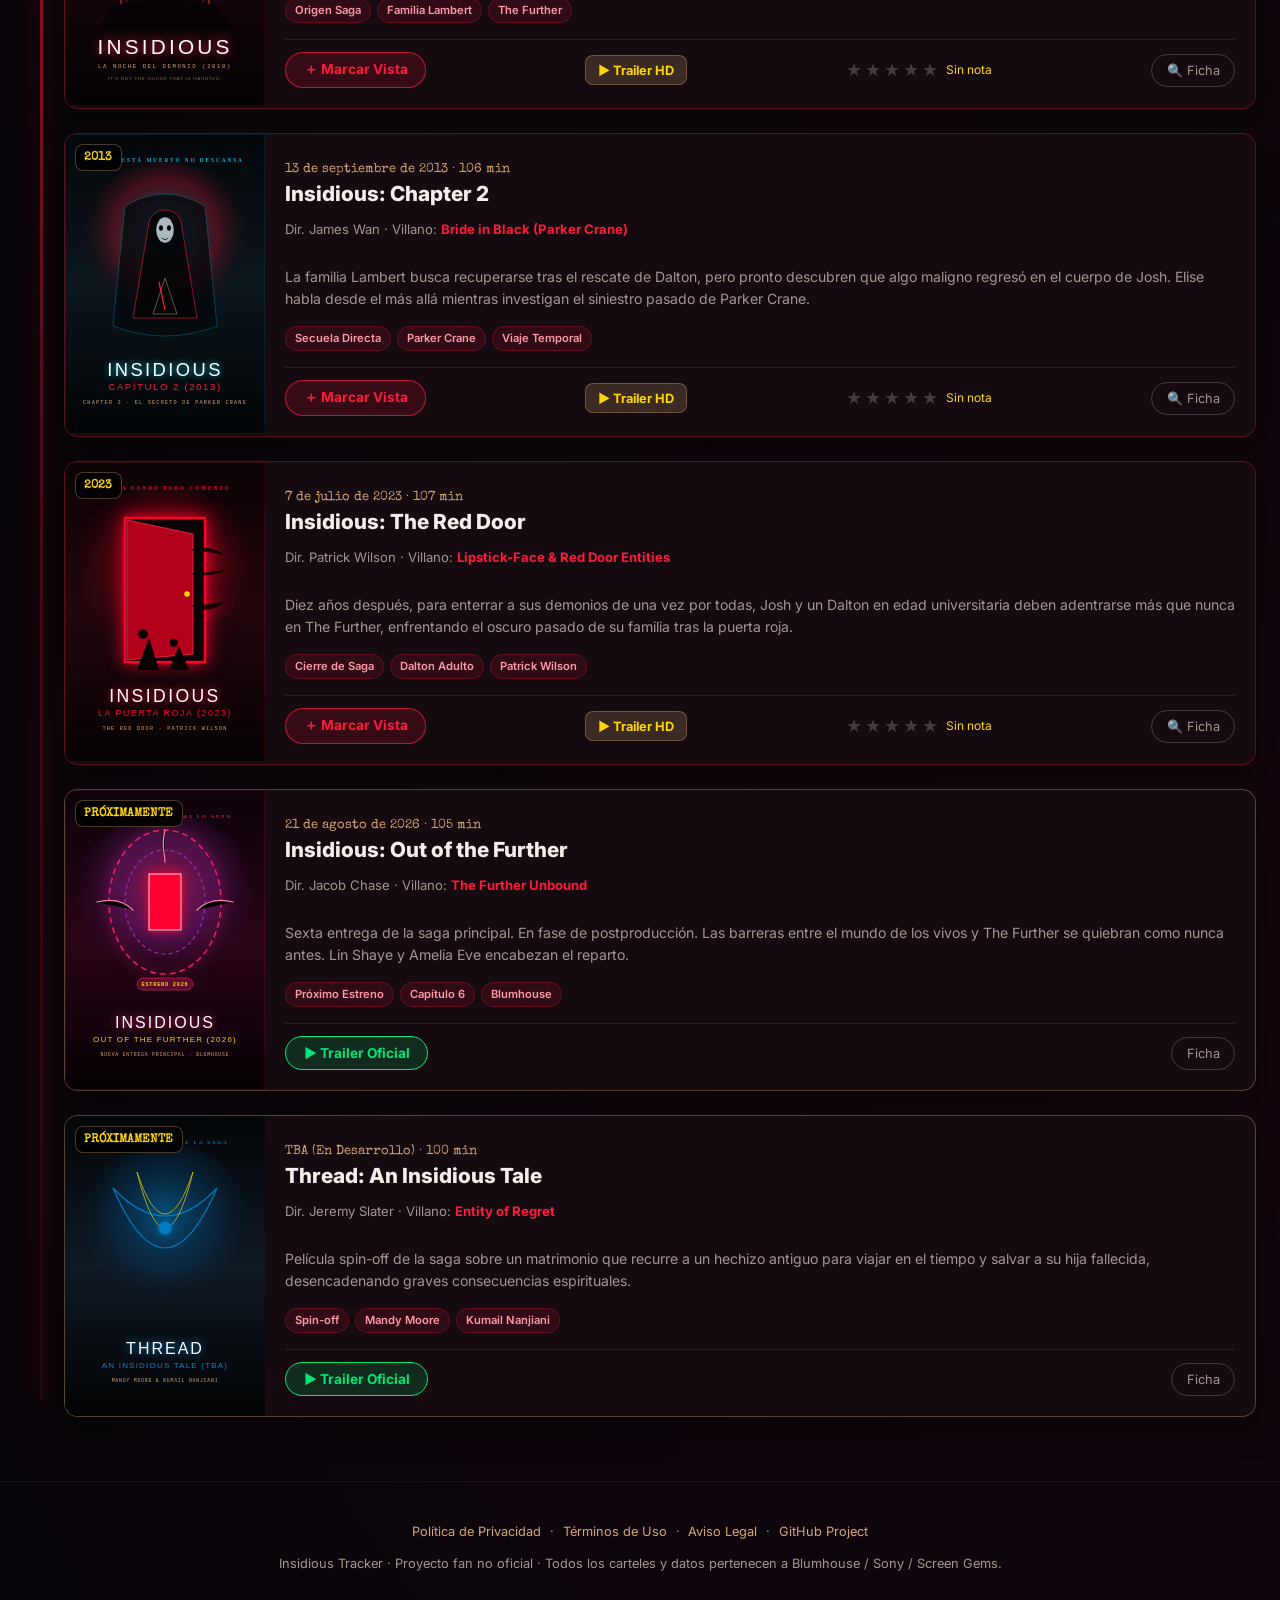
==== commit d21d2636: "Merge branch 'main' into codex/anadir-titulo-sobre-la-pagina" ====
--- a/index.html
+++ b/index.html
@@ -21,6 +21,11 @@
   <div class="vignette" aria-hidden="true"></div>
   <div class="red-portal-glow" aria-hidden="true"></div>
 
+  <!-- Glass title banner -->
+  <header class="glass-title-banner">
+    <p>NOS VEMOS CUANDO HAYA UNA NUEVA ENTREGA</p>
+  </header>
+
   <!-- Top Navigation Bar -->
   <nav class="navbar" id="navbar" inert>
     <div class="nav-container">
